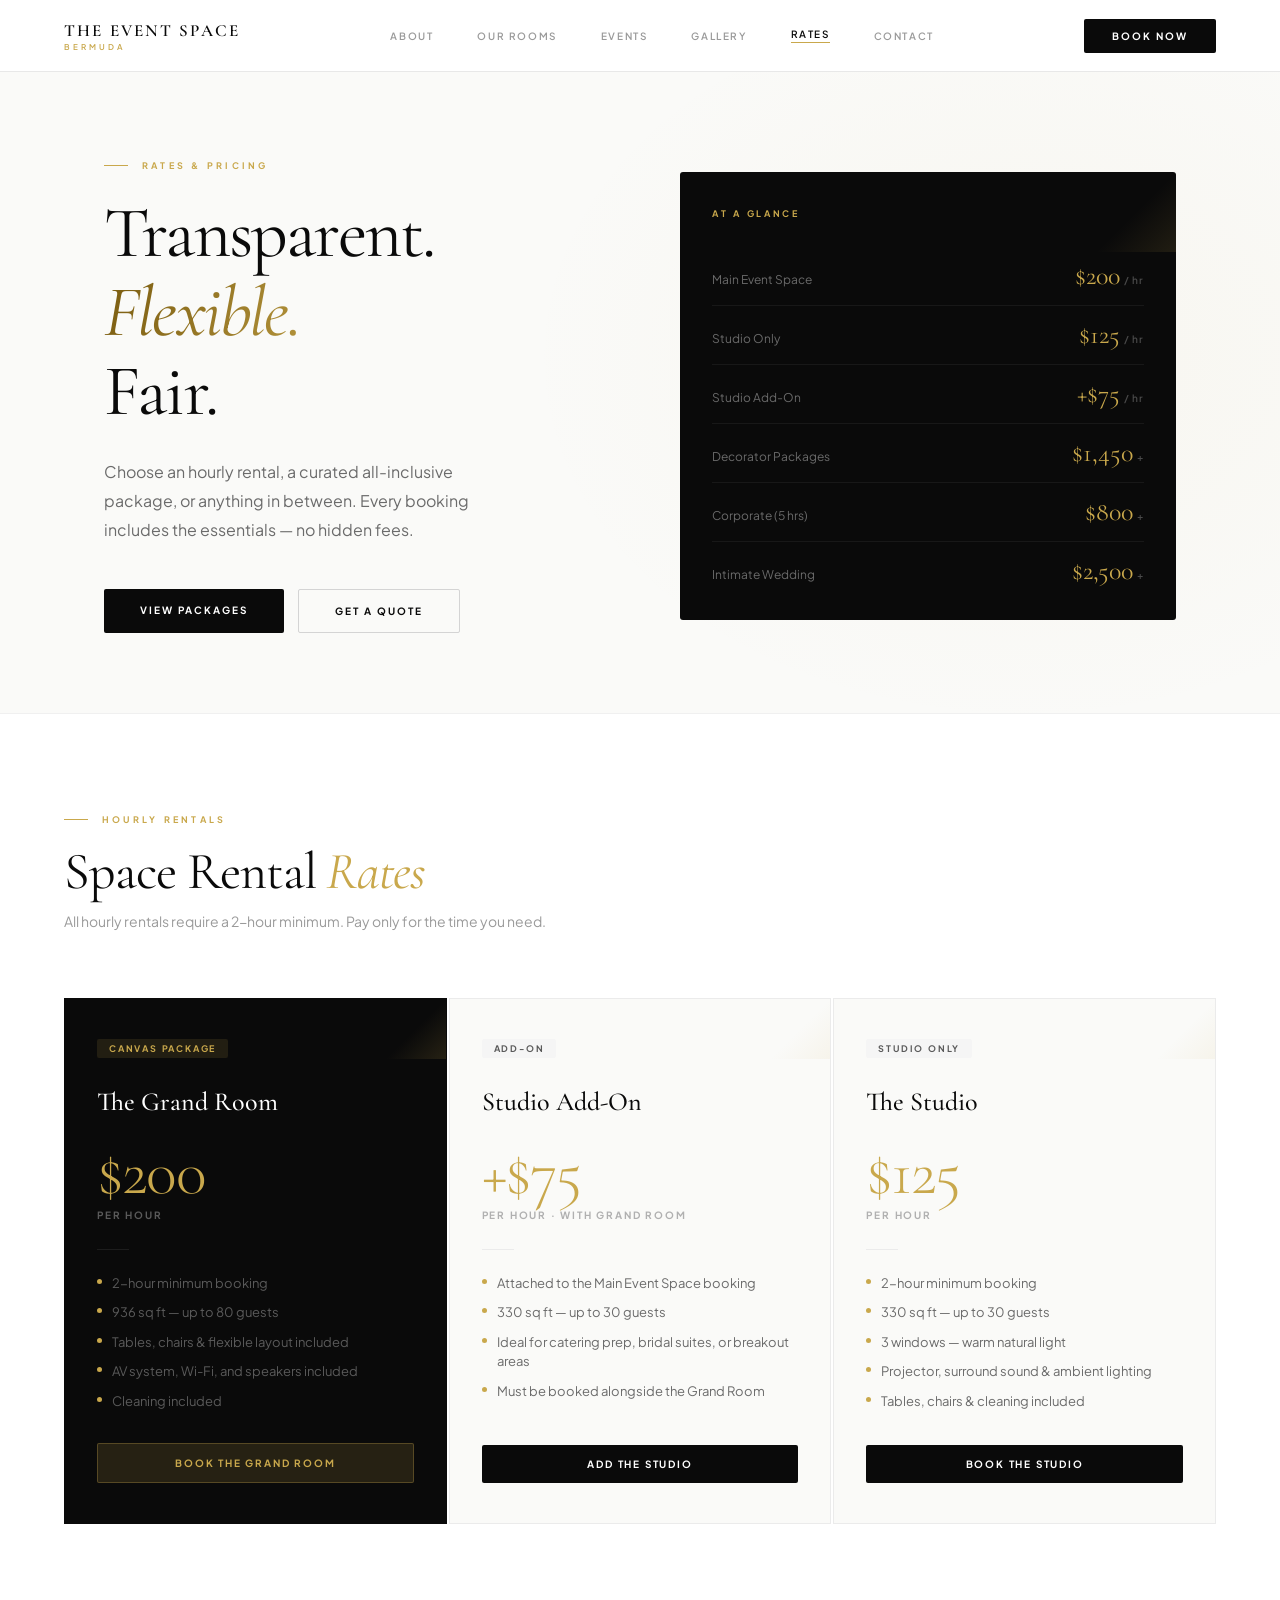
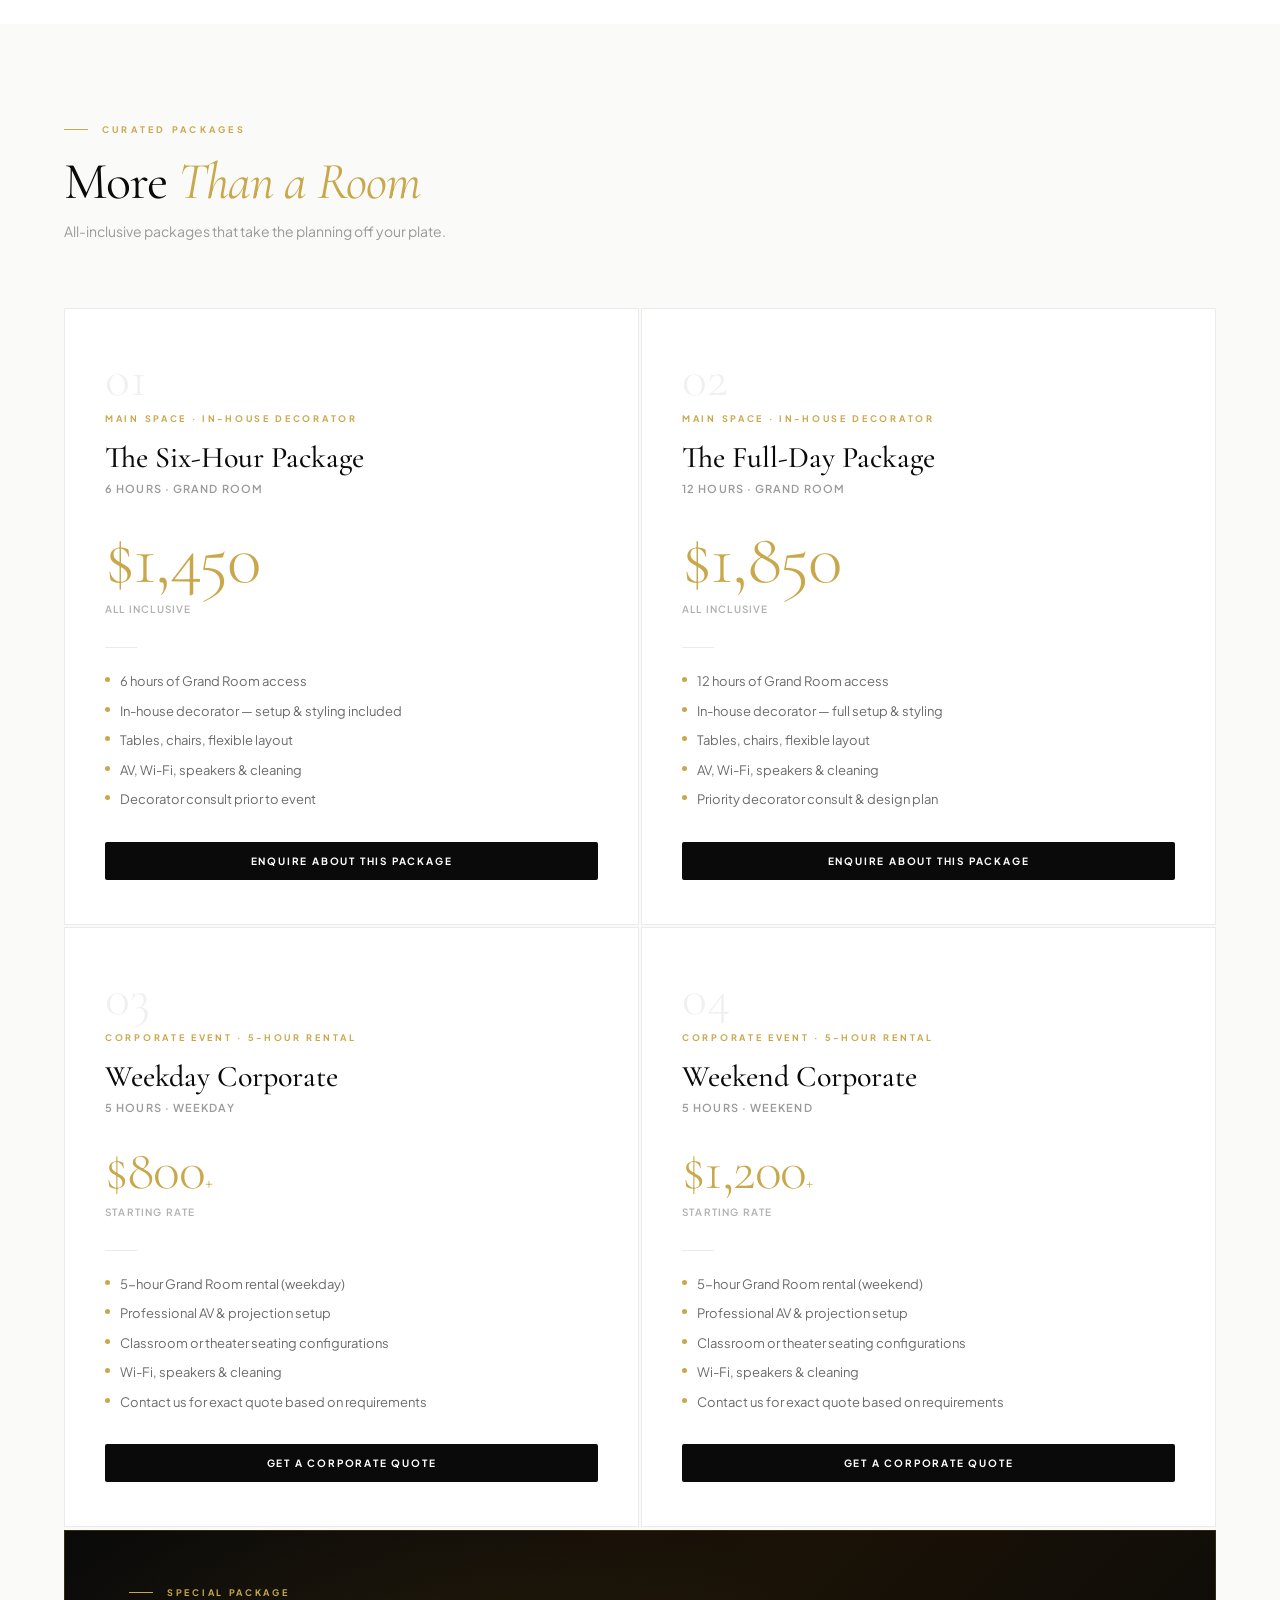
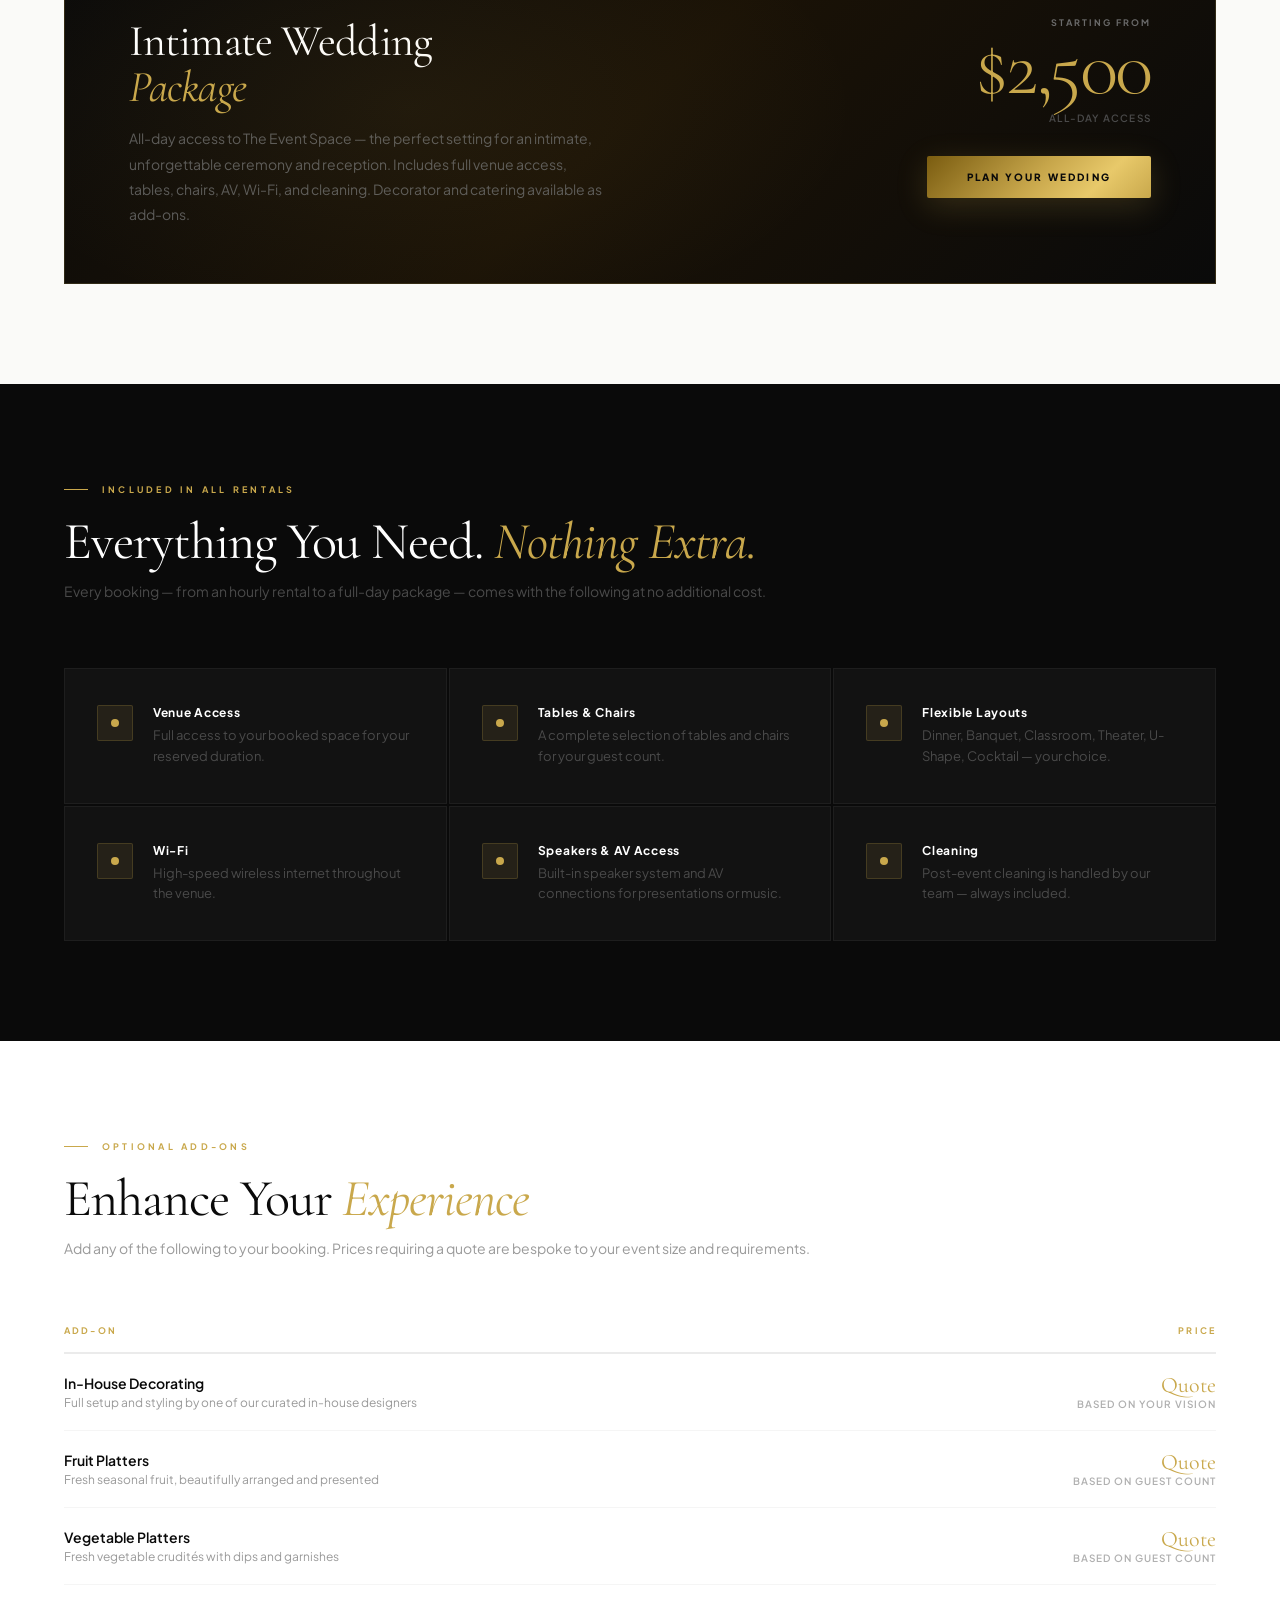
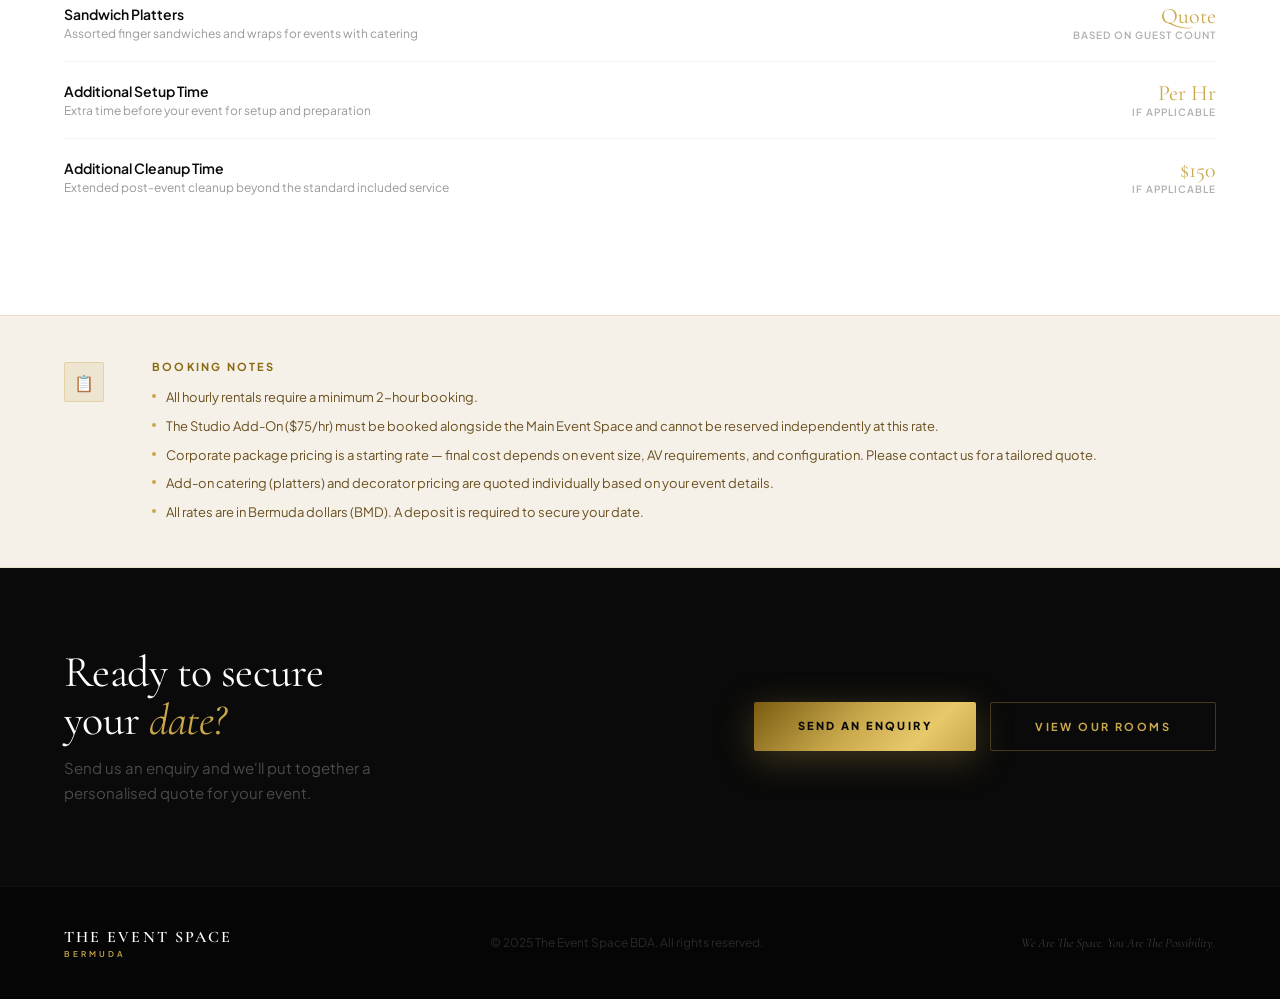
==== rates/index.html @ 2813c71e "Add rates/pricing page with full package guide - rates/index.html: complete pricing page at /rates/ " ====
<!DOCTYPE html>
<html lang="en">
<head>
  <meta charset="utf-8">
  <meta name="viewport" content="width=device-width, initial-scale=1">
  <title>Rates & Pricing — The Event Space Bermuda</title>
  <link rel="preconnect" href="https://fonts.googleapis.com">
  <link rel="preconnect" href="https://fonts.gstatic.com" crossorigin>
  <link href="https://fonts.googleapis.com/css2?family=Cormorant+Garamond:ital,wght@0,300;0,400;0,500;0,600;0,700;1,300;1,400;1,500;1,600&family=Plus+Jakarta+Sans:wght@300;400;500;600;700;800&display=swap" rel="stylesheet">
  <link rel="stylesheet" href="../css/styles.css">
  <style>
    /* ── Hero ── */
    .rates-hero { padding-top: 72px; background: #FAFAF8; border-bottom: 1px solid #F0F0F0; position: relative; overflow: hidden; }
    .rates-hero__glow { position: absolute; inset: 0; background: radial-gradient(ellipse 60% 80% at 80% 50%, rgba(201,168,76,0.05) 0%, transparent 65%); pointer-events: none; }
    .rates-hero__inner { max-width: 1200px; margin: 0 auto; padding: 88px 64px 80px; display: grid; grid-template-columns: 1fr 1fr; gap: 80px; align-items: center; }
    .rates-hero__eyebrow { display: flex; align-items: center; gap: 14px; margin-bottom: 28px; }
    .rates-hero__eyebrow-line { width: 24px; height: 1px; background: #C9A84C; }
    .rates-hero__eyebrow-text { font-size: 9px; font-weight: 700; letter-spacing: 0.36em; text-transform: uppercase; color: #C9A84C; }
    .rates-hero__h1 { font-family: 'Cormorant Garamond', serif; font-size: 72px; font-weight: 400; line-height: 0.96; letter-spacing: -0.025em; color: #0A0A0A; margin-bottom: 10px; }
    .rates-hero__h1--shimmer { font-style: italic; background: linear-gradient(110deg, #7a5c10 0%, #C9A84C 25%, #F0D060 50%, #C9A84C 75%, #7a5c10 100%); background-size: 250% auto; -webkit-background-clip: text; -webkit-text-fill-color: transparent; background-clip: text; animation: shimmerGold 5s linear infinite; }
    .rates-hero__body { font-size: 16px; line-height: 1.8; color: #6B6B6B; margin-top: 32px; margin-bottom: 44px; max-width: 420px; }
    .rates-hero__ctas { display: flex; gap: 14px; flex-wrap: wrap; }
    .btn--rates-primary { padding: 15px 36px; background: #0A0A0A; color: #FFFFFF; font-size: 10px; font-weight: 700; letter-spacing: 0.2em; text-transform: uppercase; border-radius: 2px; transition: background 0.2s, color 0.2s; display: inline-block; }
    .btn--rates-primary:hover { background: #C9A84C; color: #0A0A0A; }
    .btn--rates-ghost { padding: 15px 36px; border: 1px solid #D4D4D4; color: #0A0A0A; font-size: 10px; font-weight: 700; letter-spacing: 0.2em; text-transform: uppercase; border-radius: 2px; transition: border-color 0.2s; display: inline-block; }
    .btn--rates-ghost:hover { border-color: #0A0A0A; }

    /* Quick reference card */
    .rates-hero__ref { background: #0A0A0A; border-radius: 3px; padding: 36px 32px; position: relative; overflow: hidden; }
    .rates-hero__ref-corner { position: absolute; top: 0; right: 0; width: 80px; height: 80px; background: linear-gradient(135deg, transparent 50%, rgba(201,168,76,0.12) 100%); }
    .rates-hero__ref-title { font-size: 9px; font-weight: 700; letter-spacing: 0.3em; text-transform: uppercase; color: #C9A84C; margin-bottom: 28px; }
    .ref-row { display: flex; align-items: baseline; justify-content: space-between; padding: 16px 0; border-bottom: 1px solid rgba(255,255,255,0.06); gap: 16px; }
    .ref-row:last-child { border-bottom: none; padding-bottom: 0; }
    .ref-row__label { font-size: 12px; color: #6A6A6A; flex: 1; }
    .ref-row__price { font-family: 'Cormorant Garamond', serif; font-size: 26px; font-weight: 400; color: #C9A84C; line-height: 1; white-space: nowrap; }
    .ref-row__price span { font-family: 'Plus Jakarta Sans', sans-serif; font-size: 10px; font-weight: 600; color: #4A4A4A; letter-spacing: 0.08em; margin-left: 4px; }

    /* ── Section shell ── */
    .rates-section { padding: 100px 64px; }
    .rates-section--white { background: #FFFFFF; }
    .rates-section--warm  { background: #FAFAF8; }
    .rates-section--dark  { background: #0A0A0A; }
    .rates-section__inner { max-width: 1200px; margin: 0 auto; }
    .rates-section__header { margin-bottom: 64px; }
    .rates-eyebrow { display: flex; align-items: center; gap: 14px; margin-bottom: 20px; }
    .rates-eyebrow__line { width: 24px; height: 1px; background: #C9A84C; }
    .rates-eyebrow__text { font-size: 9px; font-weight: 700; letter-spacing: 0.36em; text-transform: uppercase; color: #C9A84C; }
    .rates-h2 { font-family: 'Cormorant Garamond', serif; font-size: 52px; font-weight: 400; line-height: 1.02; letter-spacing: -0.02em; color: #0A0A0A; }
    .rates-h2--light { color: #FFFFFF; }
    .rates-h2 em { font-style: italic; color: #C9A84C; }
    .rates-section__note { font-size: 14px; color: #9A9A9A; margin-top: 12px; line-height: 1.7; }
    .rates-section__note--light { color: #4A4A4A; }

    /* ── Hourly pricing cards ── */
    .hourly-grid { display: grid; grid-template-columns: repeat(3, 1fr); gap: 2px; }
    .price-card { background: #FAFAF8; border: 1px solid #EBEBEB; padding: 40px 32px; position: relative; overflow: hidden; display: flex; flex-direction: column; transition: border-color 0.3s, box-shadow 0.3s; }
    .price-card:hover { border-color: #C9A84C; box-shadow: 0 8px 40px rgba(201,168,76,0.08); }
    .price-card--dark { background: #0A0A0A; border-color: transparent; }
    .price-card--dark:hover { border-color: rgba(201,168,76,0.4); box-shadow: 0 8px 40px rgba(0,0,0,0.3); }
    .price-card__corner { position: absolute; top: 0; right: 0; width: 60px; height: 60px; background: linear-gradient(135deg, transparent 50%, rgba(201,168,76,0.08) 100%); }
    .price-card--dark .price-card__corner { background: linear-gradient(135deg, transparent 50%, rgba(201,168,76,0.15) 100%); }
    .price-card__badge { display: inline-block; padding: 4px 12px; background: #F5F5F5; border-radius: 2px; font-size: 9px; font-weight: 700; letter-spacing: 0.2em; text-transform: uppercase; color: #5A5A5A; margin-bottom: 28px; align-self: flex-start; }
    .price-card--dark .price-card__badge { background: rgba(201,168,76,0.12); color: #C9A84C; }
    .price-card__name { font-family: 'Cormorant Garamond', serif; font-size: 26px; font-weight: 500; color: #0A0A0A; margin-bottom: 24px; line-height: 1.2; }
    .price-card--dark .price-card__name { color: #FFFFFF; }
    .price-card__rate { font-family: 'Cormorant Garamond', serif; font-size: 64px; font-weight: 300; color: #C9A84C; line-height: 1; margin-bottom: 4px; letter-spacing: -0.02em; }
    .price-card__unit { font-size: 10px; font-weight: 700; letter-spacing: 0.18em; text-transform: uppercase; color: #B0B0B0; margin-bottom: 28px; }
    .price-card--dark .price-card__unit { color: #5A5A5A; }
    .price-card__divider { width: 32px; height: 1px; background: #EBEBEB; margin-bottom: 24px; }
    .price-card--dark .price-card__divider { background: rgba(255,255,255,0.08); }
    .price-card__details { display: flex; flex-direction: column; gap: 10px; flex: 1; }
    .price-card__detail { display: flex; align-items: flex-start; gap: 10px; font-size: 13px; color: #6B6B6B; line-height: 1.5; }
    .price-card--dark .price-card__detail { color: #5A5A5A; }
    .price-card__dot { width: 5px; height: 5px; background: #C9A84C; border-radius: 50%; flex-shrink: 0; margin-top: 5px; }
    .price-card__cta { margin-top: 32px; display: block; text-align: center; padding: 13px; background: #0A0A0A; color: #FFFFFF; font-size: 10px; font-weight: 700; letter-spacing: 0.18em; text-transform: uppercase; border-radius: 2px; transition: background 0.2s, color 0.2s; }
    .price-card__cta:hover { background: #C9A84C; color: #0A0A0A; }
    .price-card--dark .price-card__cta { background: rgba(201,168,76,0.15); border: 1px solid rgba(201,168,76,0.3); color: #C9A84C; }
    .price-card--dark .price-card__cta:hover { background: #C9A84C; color: #0A0A0A; border-color: #C9A84C; }

    /* ── Package cards (2-column) ── */
    .packages-grid { display: grid; grid-template-columns: 1fr 1fr; gap: 2px; }
    .package-card { background: #FFFFFF; border: 1px solid #EBEBEB; padding: 44px 40px; position: relative; overflow: hidden; display: flex; flex-direction: column; transition: border-color 0.3s, box-shadow 0.3s; }
    .package-card:hover { border-color: #C9A84C; box-shadow: 0 8px 40px rgba(201,168,76,0.08); }
    .package-card__num { font-family: 'Cormorant Garamond', serif; font-size: 52px; font-weight: 300; color: #F0F0F0; line-height: 1; margin-bottom: 8px; }
    .package-card__label { font-size: 9px; font-weight: 700; letter-spacing: 0.3em; text-transform: uppercase; color: #C9A84C; margin-bottom: 16px; }
    .package-card__name { font-family: 'Cormorant Garamond', serif; font-size: 30px; font-weight: 500; color: #0A0A0A; line-height: 1.2; margin-bottom: 6px; }
    .package-card__duration { font-size: 11px; color: #9A9A9A; font-weight: 600; letter-spacing: 0.1em; text-transform: uppercase; margin-bottom: 28px; }
    .package-card__price { font-family: 'Cormorant Garamond', serif; font-size: 72px; font-weight: 300; color: #C9A84C; line-height: 1; letter-spacing: -0.02em; margin-bottom: 8px; }
    .package-card__price-note { font-size: 10px; font-weight: 600; letter-spacing: 0.12em; text-transform: uppercase; color: #B0B0B0; margin-bottom: 32px; }
    .package-card__divider { width: 32px; height: 1px; background: #EBEBEB; margin-bottom: 24px; }
    .package-card__includes { display: flex; flex-direction: column; gap: 10px; flex: 1; margin-bottom: 32px; }
    .package-card__include { display: flex; align-items: flex-start; gap: 10px; font-size: 13px; color: #6B6B6B; line-height: 1.5; }
    .package-card__dot { width: 5px; height: 5px; background: #C9A84C; border-radius: 50%; flex-shrink: 0; margin-top: 5px; }
    .package-card__cta { display: block; text-align: center; padding: 13px; background: #0A0A0A; color: #FFFFFF; font-size: 10px; font-weight: 700; letter-spacing: 0.18em; text-transform: uppercase; border-radius: 2px; transition: background 0.2s, color 0.2s; margin-top: auto; }
    .package-card__cta:hover { background: #C9A84C; color: #0A0A0A; }

    /* Wedding banner card */
    .wedding-card { background: linear-gradient(135deg, #0a0a0a 0%, #1a1206 50%, #0a0a0a 100%); border: 1px solid rgba(201,168,76,0.2); padding: 56px 64px; position: relative; overflow: hidden; display: grid; grid-template-columns: 1fr auto; gap: 64px; align-items: center; margin-top: 3px; }
    .wedding-card__glow { position: absolute; inset: 0; background: radial-gradient(ellipse 60% 100% at 30% 50%, rgba(201,168,76,0.07) 0%, transparent 65%); pointer-events: none; }
    .wedding-card__eyebrow { display: flex; align-items: center; gap: 14px; margin-bottom: 20px; }
    .wedding-card__tag { font-size: 9px; font-weight: 700; letter-spacing: 0.3em; text-transform: uppercase; color: #C9A84C; }
    .wedding-card__name { font-family: 'Cormorant Garamond', serif; font-size: 44px; font-weight: 400; color: #FFFFFF; line-height: 1.05; letter-spacing: -0.02em; margin-bottom: 16px; }
    .wedding-card__name em { font-style: italic; color: #C9A84C; }
    .wedding-card__desc { font-size: 14px; color: #5A5A5A; line-height: 1.8; max-width: 480px; }
    .wedding-card__price-col { text-align: right; flex-shrink: 0; }
    .wedding-card__from { font-size: 9px; font-weight: 700; letter-spacing: 0.22em; text-transform: uppercase; color: #6A6A6A; margin-bottom: 4px; }
    .wedding-card__price { font-family: 'Cormorant Garamond', serif; font-size: 80px; font-weight: 300; color: #C9A84C; line-height: 0.9; letter-spacing: -0.03em; }
    .wedding-card__price-note { font-size: 10px; font-weight: 600; letter-spacing: 0.12em; text-transform: uppercase; color: #4A4A4A; margin-top: 8px; margin-bottom: 32px; }
    .wedding-card__cta { display: inline-block; padding: 15px 40px; background: linear-gradient(135deg, #7a5c10 0%, #C9A84C 50%, #E8C96A 75%, #C9A84C 100%); color: #0A0A0A; font-size: 10px; font-weight: 800; letter-spacing: 0.22em; text-transform: uppercase; border-radius: 2px; box-shadow: 0 8px 32px rgba(201,168,76,0.2); transition: opacity 0.2s; }
    .wedding-card__cta:hover { opacity: 0.85; }

    /* ── What's Included ── */
    .included-grid { display: grid; grid-template-columns: repeat(3, 1fr); gap: 2px; }
    .included-item { padding: 36px 32px; background: rgba(255,255,255,0.03); border: 1px solid rgba(255,255,255,0.05); display: flex; align-items: flex-start; gap: 20px; transition: background 0.25s; }
    .included-item:hover { background: rgba(201,168,76,0.04); }
    .included-item__icon { width: 36px; height: 36px; background: rgba(201,168,76,0.1); border: 1px solid rgba(201,168,76,0.2); border-radius: 2px; flex-shrink: 0; display: flex; align-items: center; justify-content: center; }
    .included-item__dot { width: 8px; height: 8px; background: #C9A84C; border-radius: 50%; }
    .included-item__title { font-size: 12px; font-weight: 700; color: #FFFFFF; letter-spacing: 0.06em; margin-bottom: 5px; }
    .included-item__desc { font-size: 13px; color: #4A4A4A; line-height: 1.6; }

    /* ── Add-Ons ── */
    .addons-table { width: 100%; border-collapse: collapse; }
    .addons-table thead tr { border-bottom: 2px solid #EBEBEB; }
    .addons-table thead th { font-size: 9px; font-weight: 700; letter-spacing: 0.24em; text-transform: uppercase; color: #C9A84C; padding: 0 0 16px; text-align: left; }
    .addons-table thead th:last-child { text-align: right; }
    .addons-table tbody tr { border-bottom: 1px solid #F5F5F5; transition: background 0.15s; }
    .addons-table tbody tr:last-child { border-bottom: none; }
    .addons-table tbody tr:hover { background: #FAFAF8; }
    .addons-table tbody td { padding: 20px 0; vertical-align: middle; }
    .addons-table__name { font-size: 14px; font-weight: 600; color: #0A0A0A; }
    .addons-table__desc { font-size: 12px; color: #9A9A9A; margin-top: 3px; }
    .addons-table__price { text-align: right; }
    .addons-table__price-val { font-family: 'Cormorant Garamond', serif; font-size: 22px; font-weight: 400; color: #C9A84C; line-height: 1; }
    .addons-table__price-note { font-size: 10px; color: #B0B0B0; font-weight: 600; letter-spacing: 0.1em; text-transform: uppercase; margin-top: 2px; }

    /* ── Notes banner ── */
    .notes-band { background: #F5F0E8; border-top: 1px solid #EAE0CC; border-bottom: 1px solid #EAE0CC; padding: 44px 64px; }
    .notes-band__inner { max-width: 1200px; margin: 0 auto; display: grid; grid-template-columns: auto 1fr; gap: 48px; align-items: start; }
    .notes-band__icon { width: 40px; height: 40px; background: rgba(201,168,76,0.15); border: 1px solid rgba(201,168,76,0.3); border-radius: 2px; display: flex; align-items: center; justify-content: center; font-size: 16px; flex-shrink: 0; margin-top: 2px; }
    .notes-band__title { font-size: 11px; font-weight: 700; letter-spacing: 0.2em; text-transform: uppercase; color: #8A6A10; margin-bottom: 14px; }
    .notes-band__list { display: flex; flex-direction: column; gap: 8px; }
    .notes-band__note { font-size: 13px; color: #6A5020; line-height: 1.6; display: flex; align-items: flex-start; gap: 10px; }
    .notes-band__note::before { content: ''; width: 4px; height: 4px; background: #C9A84C; border-radius: 50%; flex-shrink: 0; margin-top: 7px; }

    /* ── CTA Band ── */
    .cta-band { background: #0A0A0A; padding: 80px 64px; }
    .cta-band__inner { max-width: 1200px; margin: 0 auto; display: flex; align-items: center; justify-content: space-between; gap: 48px; flex-wrap: wrap; }
    .cta-band__h2 { font-family: 'Cormorant Garamond', serif; font-size: 44px; font-weight: 400; color: #FFFFFF; line-height: 1.1; letter-spacing: -0.015em; margin-bottom: 10px; }
    .cta-band__h2 em { font-style: italic; color: #C9A84C; }
    .cta-band__sub { font-size: 15px; color: #4A4A4A; line-height: 1.7; max-width: 400px; }
    .cta-band__btns { display: flex; gap: 14px; flex-shrink: 0; flex-wrap: wrap; }
    .btn--cta-gold { padding: 17px 44px; background: linear-gradient(135deg, #7a5c10 0%, #C9A84C 45%, #E8C96A 75%, #C9A84C 100%); color: #0A0A0A; font-size: 11px; font-weight: 800; letter-spacing: 0.22em; text-transform: uppercase; border-radius: 2px; box-shadow: 0 8px 36px rgba(201,168,76,0.28); transition: opacity 0.2s; display: inline-block; }
    .btn--cta-gold:hover { opacity: 0.85; }
    .btn--cta-outline { padding: 17px 44px; border: 1px solid rgba(201,168,76,0.3); color: #C9A84C; font-size: 11px; font-weight: 700; letter-spacing: 0.22em; text-transform: uppercase; border-radius: 2px; transition: border-color 0.2s; display: inline-block; }
    .btn--cta-outline:hover { border-color: #C9A84C; }

    /* ── Footer ── */
    .rates-footer { background: #050505; border-top: 1px solid rgba(255,255,255,0.04); padding: 40px 64px; }
    .rates-footer__inner { max-width: 1200px; margin: 0 auto; display: flex; align-items: center; justify-content: space-between; flex-wrap: wrap; gap: 16px; }
    .rates-footer__brand-name { font-family: 'Cormorant Garamond', serif; font-size: 16px; font-weight: 600; color: #FFFFFF; letter-spacing: 0.13em; text-transform: uppercase; margin-bottom: 2px; }
    .rates-footer__brand-sub { font-size: 8px; font-weight: 600; color: #C9A84C; letter-spacing: 0.38em; text-transform: uppercase; }
    .rates-footer__copy { font-size: 12px; color: #2A2A2A; }
    .rates-footer__motto { font-size: 13px; font-style: italic; font-family: 'Cormorant Garamond', serif; color: #3A3A3A; }

    /* ── Responsive ── */
    @media (max-width: 900px) {
      .rates-hero__inner { grid-template-columns: 1fr; padding: 64px 28px 56px; gap: 40px; }
      .rates-hero__h1 { font-size: 52px; }
      .hourly-grid { grid-template-columns: 1fr; }
      .packages-grid { grid-template-columns: 1fr; }
      .included-grid { grid-template-columns: 1fr 1fr; }
      .wedding-card { grid-template-columns: 1fr; padding: 40px 28px; gap: 32px; }
      .wedding-card__price-col { text-align: left; }
      .rates-section { padding: 72px 28px; }
      .notes-band { padding: 36px 28px; }
      .notes-band__inner { grid-template-columns: 1fr; gap: 20px; }
      .cta-band { padding: 64px 28px; }
      .rates-footer { padding: 32px 28px; }
    }
    @media (max-width: 540px) {
      .rates-hero__h1 { font-size: 38px; }
      .included-grid { grid-template-columns: 1fr; }
      .wedding-card__price { font-size: 60px; }
      .package-card__price { font-size: 56px; }
      .rates-section { padding: 56px 20px; }
      .cta-band__btns { flex-direction: column; }
    }
  </style>
</head>
<body>

  <!-- ── NAV ── -->
  <nav class="nav">
    <a href="../index.html" class="nav__brand">
      <span class="nav__brand-name">The Event Space</span>
      <span class="nav__brand-sub">Bermuda</span>
    </a>
    <div class="nav__links">
      <a href="../index.html#about">About</a>
      <a href="../rooms/">Our Rooms</a>
      <a href="../index.html#occasions">Events</a>
      <a href="../index.html#gallery">Gallery</a>
      <a href="./index.html" class="nav__link--active">Rates</a>
      <a href="../index.html#contact">Contact</a>
    </div>
    <a class="nav__book" href="../index.html#contact">Book Now</a>
    <button class="nav__hamburger" aria-label="Open menu">
      <span></span><span></span><span></span>
    </button>
  </nav>

  <!-- Mobile Menu -->
  <div class="mobile-menu">
    <a href="../index.html#about">About</a>
    <a href="../rooms/">Our Rooms</a>
    <a href="../index.html#occasions">Events</a>
    <a href="../index.html#gallery">Gallery</a>
    <a href="./index.html">Rates</a>
    <a href="../index.html#contact">Contact</a>
    <a href="../index.html#contact" class="mobile-menu__book">Book Now</a>
  </div>

  <!-- ── HERO ── -->
  <section class="rates-hero">
    <div class="rates-hero__glow"></div>
    <div class="rates-hero__inner">
      <div>
        <div class="rates-hero__eyebrow">
          <div class="rates-hero__eyebrow-line"></div>
          <span class="rates-hero__eyebrow-text">Rates &amp; Pricing</span>
        </div>
        <h1 class="rates-hero__h1">Transparent.</h1>
        <h1 class="rates-hero__h1 rates-hero__h1--shimmer">Flexible.</h1>
        <h1 class="rates-hero__h1">Fair.</h1>
        <p class="rates-hero__body">Choose an hourly rental, a curated all-inclusive package, or anything in between. Every booking includes the essentials — no hidden fees.</p>
        <div class="rates-hero__ctas">
          <a href="#packages" class="btn--rates-primary">View Packages</a>
          <a href="../index.html#contact" class="btn--rates-ghost">Get a Quote</a>
        </div>
      </div>

      <!-- Quick-reference card -->
      <div class="rates-hero__ref">
        <div class="rates-hero__ref-corner"></div>
        <div class="rates-hero__ref-title">At a Glance</div>
        <div class="ref-row">
          <div class="ref-row__label">Main Event Space</div>
          <div class="ref-row__price">$200<span>/ hr</span></div>
        </div>
        <div class="ref-row">
          <div class="ref-row__label">Studio Only</div>
          <div class="ref-row__price">$125<span>/ hr</span></div>
        </div>
        <div class="ref-row">
          <div class="ref-row__label">Studio Add-On</div>
          <div class="ref-row__price">+$75<span>/ hr</span></div>
        </div>
        <div class="ref-row">
          <div class="ref-row__label">Decorator Packages</div>
          <div class="ref-row__price">$1,450<span>+</span></div>
        </div>
        <div class="ref-row">
          <div class="ref-row__label">Corporate (5 hrs)</div>
          <div class="ref-row__price">$800<span>+</span></div>
        </div>
        <div class="ref-row">
          <div class="ref-row__label">Intimate Wedding</div>
          <div class="ref-row__price">$2,500<span>+</span></div>
        </div>
      </div>
    </div>
  </section>

  <!-- ── HOURLY RENTALS ── -->
  <section class="rates-section rates-section--white">
    <div class="rates-section__inner">
      <div class="rates-section__header">
        <div class="rates-eyebrow">
          <div class="rates-eyebrow__line"></div>
          <span class="rates-eyebrow__text">Hourly Rentals</span>
        </div>
        <h2 class="rates-h2">Space Rental <em>Rates</em></h2>
        <p class="rates-section__note">All hourly rentals require a 2-hour minimum. Pay only for the time you need.</p>
      </div>

      <div class="hourly-grid">

        <!-- Main Event Space -->
        <div class="price-card price-card--dark">
          <div class="price-card__corner"></div>
          <div class="price-card__badge">Canvas Package</div>
          <div class="price-card__name">The Grand Room</div>
          <div class="price-card__rate">$200</div>
          <div class="price-card__unit">per hour</div>
          <div class="price-card__divider"></div>
          <div class="price-card__details">
            <div class="price-card__detail"><div class="price-card__dot"></div>2-hour minimum booking</div>
            <div class="price-card__detail"><div class="price-card__dot"></div>936 sq ft — up to 80 guests</div>
            <div class="price-card__detail"><div class="price-card__dot"></div>Tables, chairs &amp; flexible layout included</div>
            <div class="price-card__detail"><div class="price-card__dot"></div>AV system, Wi-Fi, and speakers included</div>
            <div class="price-card__detail"><div class="price-card__dot"></div>Cleaning included</div>
          </div>
          <a href="../index.html#contact" class="price-card__cta">Book the Grand Room</a>
        </div>

        <!-- Studio Add-On -->
        <div class="price-card">
          <div class="price-card__corner"></div>
          <div class="price-card__badge">Add-On</div>
          <div class="price-card__name">Studio Add-On</div>
          <div class="price-card__rate">+$75</div>
          <div class="price-card__unit">per hour · with Grand Room</div>
          <div class="price-card__divider"></div>
          <div class="price-card__details">
            <div class="price-card__detail"><div class="price-card__dot"></div>Attached to the Main Event Space booking</div>
            <div class="price-card__detail"><div class="price-card__dot"></div>330 sq ft — up to 30 guests</div>
            <div class="price-card__detail"><div class="price-card__dot"></div>Ideal for catering prep, bridal suites, or breakout areas</div>
            <div class="price-card__detail"><div class="price-card__dot"></div>Must be booked alongside the Grand Room</div>
          </div>
          <a href="../index.html#contact" class="price-card__cta">Add the Studio</a>
        </div>

        <!-- Studio Only -->
        <div class="price-card">
          <div class="price-card__corner"></div>
          <div class="price-card__badge">Studio Only</div>
          <div class="price-card__name">The Studio</div>
          <div class="price-card__rate">$125</div>
          <div class="price-card__unit">per hour</div>
          <div class="price-card__divider"></div>
          <div class="price-card__details">
            <div class="price-card__detail"><div class="price-card__dot"></div>2-hour minimum booking</div>
            <div class="price-card__detail"><div class="price-card__dot"></div>330 sq ft — up to 30 guests</div>
            <div class="price-card__detail"><div class="price-card__dot"></div>3 windows — warm natural light</div>
            <div class="price-card__detail"><div class="price-card__dot"></div>Projector, surround sound &amp; ambient lighting</div>
            <div class="price-card__detail"><div class="price-card__dot"></div>Tables, chairs &amp; cleaning included</div>
          </div>
          <a href="../index.html#contact" class="price-card__cta">Book the Studio</a>
        </div>

      </div>
    </div>
  </section>

  <!-- ── DECORATOR & CORPORATE PACKAGES ── -->
  <section id="packages" class="rates-section rates-section--warm">
    <div class="rates-section__inner">
      <div class="rates-section__header">
        <div class="rates-eyebrow">
          <div class="rates-eyebrow__line"></div>
          <span class="rates-eyebrow__text">Curated Packages</span>
        </div>
        <h2 class="rates-h2">More <em>Than a Room</em></h2>
        <p class="rates-section__note">All-inclusive packages that take the planning off your plate.</p>
      </div>

      <div class="packages-grid">

        <!-- Decorator 6hr -->
        <div class="package-card">
          <div class="package-card__num">01</div>
          <div class="package-card__label">Main Space · In-House Decorator</div>
          <div class="package-card__name">The Six-Hour Package</div>
          <div class="package-card__duration">6 hours · Grand Room</div>
          <div class="package-card__price">$1,450</div>
          <div class="package-card__price-note">All inclusive</div>
          <div class="package-card__divider"></div>
          <div class="package-card__includes">
            <div class="package-card__include"><div class="package-card__dot"></div>6 hours of Grand Room access</div>
            <div class="package-card__include"><div class="package-card__dot"></div>In-house decorator — setup &amp; styling included</div>
            <div class="package-card__include"><div class="package-card__dot"></div>Tables, chairs, flexible layout</div>
            <div class="package-card__include"><div class="package-card__dot"></div>AV, Wi-Fi, speakers &amp; cleaning</div>
            <div class="package-card__include"><div class="package-card__dot"></div>Decorator consult prior to event</div>
          </div>
          <a href="../index.html#contact" class="package-card__cta">Enquire About This Package</a>
        </div>

        <!-- Decorator 12hr -->
        <div class="package-card">
          <div class="package-card__num">02</div>
          <div class="package-card__label">Main Space · In-House Decorator</div>
          <div class="package-card__name">The Full-Day Package</div>
          <div class="package-card__duration">12 hours · Grand Room</div>
          <div class="package-card__price">$1,850</div>
          <div class="package-card__price-note">All inclusive</div>
          <div class="package-card__divider"></div>
          <div class="package-card__includes">
            <div class="package-card__include"><div class="package-card__dot"></div>12 hours of Grand Room access</div>
            <div class="package-card__include"><div class="package-card__dot"></div>In-house decorator — full setup &amp; styling</div>
            <div class="package-card__include"><div class="package-card__dot"></div>Tables, chairs, flexible layout</div>
            <div class="package-card__include"><div class="package-card__dot"></div>AV, Wi-Fi, speakers &amp; cleaning</div>
            <div class="package-card__include"><div class="package-card__dot"></div>Priority decorator consult &amp; design plan</div>
          </div>
          <a href="../index.html#contact" class="package-card__cta">Enquire About This Package</a>
        </div>

        <!-- Corporate Weekday -->
        <div class="package-card">
          <div class="package-card__num">03</div>
          <div class="package-card__label">Corporate Event · 5-Hour Rental</div>
          <div class="package-card__name">Weekday Corporate</div>
          <div class="package-card__duration">5 hours · Weekday</div>
          <div class="package-card__price" style="font-size:56px;">$800<span style="font-size:20px;color:#C9A84C;">+</span></div>
          <div class="package-card__price-note">Starting rate</div>
          <div class="package-card__divider"></div>
          <div class="package-card__includes">
            <div class="package-card__include"><div class="package-card__dot"></div>5-hour Grand Room rental (weekday)</div>
            <div class="package-card__include"><div class="package-card__dot"></div>Professional AV &amp; projection setup</div>
            <div class="package-card__include"><div class="package-card__dot"></div>Classroom or theater seating configurations</div>
            <div class="package-card__include"><div class="package-card__dot"></div>Wi-Fi, speakers &amp; cleaning</div>
            <div class="package-card__include"><div class="package-card__dot"></div>Contact us for exact quote based on requirements</div>
          </div>
          <a href="../index.html#contact" class="package-card__cta">Get a Corporate Quote</a>
        </div>

        <!-- Corporate Weekend -->
        <div class="package-card">
          <div class="package-card__num">04</div>
          <div class="package-card__label">Corporate Event · 5-Hour Rental</div>
          <div class="package-card__name">Weekend Corporate</div>
          <div class="package-card__duration">5 hours · Weekend</div>
          <div class="package-card__price" style="font-size:56px;">$1,200<span style="font-size:18px;color:#C9A84C;">+</span></div>
          <div class="package-card__price-note">Starting rate</div>
          <div class="package-card__divider"></div>
          <div class="package-card__includes">
            <div class="package-card__include"><div class="package-card__dot"></div>5-hour Grand Room rental (weekend)</div>
            <div class="package-card__include"><div class="package-card__dot"></div>Professional AV &amp; projection setup</div>
            <div class="package-card__include"><div class="package-card__dot"></div>Classroom or theater seating configurations</div>
            <div class="package-card__include"><div class="package-card__dot"></div>Wi-Fi, speakers &amp; cleaning</div>
            <div class="package-card__include"><div class="package-card__dot"></div>Contact us for exact quote based on requirements</div>
          </div>
          <a href="../index.html#contact" class="package-card__cta">Get a Corporate Quote</a>
        </div>

      </div>

      <!-- Intimate Wedding banner -->
      <div class="wedding-card">
        <div class="wedding-card__glow"></div>
        <div>
          <div class="wedding-card__eyebrow">
            <div class="rates-hero__eyebrow-line"></div>
            <span class="wedding-card__tag">Special Package</span>
          </div>
          <div class="wedding-card__name">Intimate Wedding<br><em>Package</em></div>
          <p class="wedding-card__desc">All-day access to The Event Space — the perfect setting for an intimate, unforgettable ceremony and reception. Includes full venue access, tables, chairs, AV, Wi-Fi, and cleaning. Decorator and catering available as add-ons.</p>
        </div>
        <div class="wedding-card__price-col">
          <div class="wedding-card__from">Starting from</div>
          <div class="wedding-card__price">$2,500</div>
          <div class="wedding-card__price-note">All-day access</div>
          <a href="../index.html#contact" class="wedding-card__cta">Plan Your Wedding</a>
        </div>
      </div>

    </div>
  </section>

  <!-- ── WHAT'S INCLUDED ── -->
  <section class="rates-section rates-section--dark">
    <div class="rates-section__inner">
      <div class="rates-section__header">
        <div class="rates-eyebrow">
          <div class="rates-eyebrow__line"></div>
          <span class="rates-eyebrow__text">Included in All Rentals</span>
        </div>
        <h2 class="rates-h2 rates-h2--light">Everything You Need. <em>Nothing Extra.</em></h2>
        <p class="rates-section__note rates-section__note--light">Every booking — from an hourly rental to a full-day package — comes with the following at no additional cost.</p>
      </div>

      <div class="included-grid">
        <div class="included-item">
          <div class="included-item__icon"><div class="included-item__dot"></div></div>
          <div>
            <div class="included-item__title">Venue Access</div>
            <div class="included-item__desc">Full access to your booked space for your reserved duration.</div>
          </div>
        </div>
        <div class="included-item">
          <div class="included-item__icon"><div class="included-item__dot"></div></div>
          <div>
            <div class="included-item__title">Tables &amp; Chairs</div>
            <div class="included-item__desc">A complete selection of tables and chairs for your guest count.</div>
          </div>
        </div>
        <div class="included-item">
          <div class="included-item__icon"><div class="included-item__dot"></div></div>
          <div>
            <div class="included-item__title">Flexible Layouts</div>
            <div class="included-item__desc">Dinner, Banquet, Classroom, Theater, U-Shape, Cocktail — your choice.</div>
          </div>
        </div>
        <div class="included-item">
          <div class="included-item__icon"><div class="included-item__dot"></div></div>
          <div>
            <div class="included-item__title">Wi-Fi</div>
            <div class="included-item__desc">High-speed wireless internet throughout the venue.</div>
          </div>
        </div>
        <div class="included-item">
          <div class="included-item__icon"><div class="included-item__dot"></div></div>
          <div>
            <div class="included-item__title">Speakers &amp; AV Access</div>
            <div class="included-item__desc">Built-in speaker system and AV connections for presentations or music.</div>
          </div>
        </div>
        <div class="included-item">
          <div class="included-item__icon"><div class="included-item__dot"></div></div>
          <div>
            <div class="included-item__title">Cleaning</div>
            <div class="included-item__desc">Post-event cleaning is handled by our team — always included.</div>
          </div>
        </div>
      </div>
    </div>
  </section>

  <!-- ── OPTIONAL ADD-ONS ── -->
  <section class="rates-section rates-section--white">
    <div class="rates-section__inner">
      <div class="rates-section__header">
        <div class="rates-eyebrow">
          <div class="rates-eyebrow__line"></div>
          <span class="rates-eyebrow__text">Optional Add-Ons</span>
        </div>
        <h2 class="rates-h2">Enhance Your <em>Experience</em></h2>
        <p class="rates-section__note">Add any of the following to your booking. Prices requiring a quote are bespoke to your event size and requirements.</p>
      </div>

      <table class="addons-table">
        <thead>
          <tr>
            <th>Add-On</th>
            <th style="text-align:right;">Price</th>
          </tr>
        </thead>
        <tbody>
          <tr>
            <td>
              <div class="addons-table__name">In-House Decorating</div>
              <div class="addons-table__desc">Full setup and styling by one of our curated in-house designers</div>
            </td>
            <td class="addons-table__price">
              <div class="addons-table__price-val">Quote</div>
              <div class="addons-table__price-note">Based on your vision</div>
            </td>
          </tr>
          <tr>
            <td>
              <div class="addons-table__name">Fruit Platters</div>
              <div class="addons-table__desc">Fresh seasonal fruit, beautifully arranged and presented</div>
            </td>
            <td class="addons-table__price">
              <div class="addons-table__price-val">Quote</div>
              <div class="addons-table__price-note">Based on guest count</div>
            </td>
          </tr>
          <tr>
            <td>
              <div class="addons-table__name">Vegetable Platters</div>
              <div class="addons-table__desc">Fresh vegetable crudités with dips and garnishes</div>
            </td>
            <td class="addons-table__price">
              <div class="addons-table__price-val">Quote</div>
              <div class="addons-table__price-note">Based on guest count</div>
            </td>
          </tr>
          <tr>
            <td>
              <div class="addons-table__name">Sandwich Platters</div>
              <div class="addons-table__desc">Assorted finger sandwiches and wraps for events with catering</div>
            </td>
            <td class="addons-table__price">
              <div class="addons-table__price-val">Quote</div>
              <div class="addons-table__price-note">Based on guest count</div>
            </td>
          </tr>
          <tr>
            <td>
              <div class="addons-table__name">Additional Setup Time</div>
              <div class="addons-table__desc">Extra time before your event for setup and preparation</div>
            </td>
            <td class="addons-table__price">
              <div class="addons-table__price-val">Per Hr</div>
              <div class="addons-table__price-note">If applicable</div>
            </td>
          </tr>
          <tr>
            <td>
              <div class="addons-table__name">Additional Cleanup Time</div>
              <div class="addons-table__desc">Extended post-event cleanup beyond the standard included service</div>
            </td>
            <td class="addons-table__price">
              <div class="addons-table__price-val">$150</div>
              <div class="addons-table__price-note">If applicable</div>
            </td>
          </tr>
        </tbody>
      </table>
    </div>
  </section>

  <!-- ── NOTES ── -->
  <div class="notes-band">
    <div class="notes-band__inner">
      <div class="notes-band__icon">📋</div>
      <div>
        <div class="notes-band__title">Booking Notes</div>
        <div class="notes-band__list">
          <div class="notes-band__note">All hourly rentals require a minimum 2-hour booking.</div>
          <div class="notes-band__note">The Studio Add-On ($75/hr) must be booked alongside the Main Event Space and cannot be reserved independently at this rate.</div>
          <div class="notes-band__note">Corporate package pricing is a starting rate — final cost depends on event size, AV requirements, and configuration. Please contact us for a tailored quote.</div>
          <div class="notes-band__note">Add-on catering (platters) and decorator pricing are quoted individually based on your event details.</div>
          <div class="notes-band__note">All rates are in Bermuda dollars (BMD). A deposit is required to secure your date.</div>
        </div>
      </div>
    </div>
  </div>

  <!-- ── CTA ── -->
  <div class="cta-band">
    <div class="cta-band__inner">
      <div>
        <h2 class="cta-band__h2">Ready to secure<br>your <em>date?</em></h2>
        <p class="cta-band__sub">Send us an enquiry and we'll put together a personalised quote for your event.</p>
      </div>
      <div class="cta-band__btns">
        <a href="../index.html#contact" class="btn--cta-gold">Send an Enquiry</a>
        <a href="../rooms/" class="btn--cta-outline">View Our Rooms</a>
      </div>
    </div>
  </div>

  <!-- ── FOOTER ── -->
  <footer class="rates-footer">
    <div class="rates-footer__inner">
      <div>
        <div class="rates-footer__brand-name">The Event Space</div>
        <div class="rates-footer__brand-sub">Bermuda</div>
      </div>
      <div class="rates-footer__copy">© 2025 The Event Space BDA. All rights reserved.</div>
      <div class="rates-footer__motto">We Are The Space. You Are The Possibility.</div>
    </div>
  </footer>

  <script src="../js/main.js"></script>
</body>
</html>
---- css/styles.css ----
/* ── RESET & BASE ───────────────────────────────────────────────── */
*, *::before, *::after { box-sizing: border-box; margin: 0; padding: 0; }
html { scroll-behavior: smooth; }
body {
  background: #FFFFFF;
  color: #0A0A0A;
  font-family: 'Plus Jakarta Sans', sans-serif;
  -webkit-font-smoothing: antialiased;
  overflow-x: hidden;
}
input, select, textarea, button { font-family: inherit; }
a { text-decoration: none; color: inherit; }
img { display: block; }
::placeholder { color: #B0B0B0; }

/* ── ANIMATIONS ─────────────────────────────────────────────────── */
@keyframes shimmerGold {
  0%   { background-position: 0% center; }
  100% { background-position: 300% center; }
}
@keyframes scrollPulse {
  0%, 100% { opacity: 0.25; transform: translateY(0); }
  50%       { opacity: 0.7;  transform: translateY(6px); }
}

/* ── TYPE SCALE ─────────────────────────────────────────────────── */
.hero-h1 {
  font-family: 'Cormorant Garamond', serif;
  font-size: 118px;
  font-weight: 300;
  line-height: 0.92;
  letter-spacing: -0.035em;
  color: #0A0A0A;
}
.section-h2 {
  font-family: 'Cormorant Garamond', serif;
  font-size: 58px;
  font-weight: 400;
  line-height: 1.02;
  letter-spacing: -0.02em;
}

/* ── NAV ────────────────────────────────────────────────────────── */
.nav {
  position: fixed;
  top: 0; left: 0; right: 0;
  z-index: 1000;
  display: flex;
  align-items: center;
  justify-content: space-between;
  padding: 0 64px;
  height: 72px;
  background: rgba(255, 255, 255, 0.97);
  backdrop-filter: blur(20px);
  -webkit-backdrop-filter: blur(20px);
  border-bottom: 1px solid #E8E8E8;
}
.nav__brand { display: flex; flex-direction: column; gap: 1px; flex-shrink: 0; }
.nav__brand-name {
  font-family: 'Cormorant Garamond', serif;
  font-size: 17px;
  font-weight: 600;
  color: #0A0A0A;
  letter-spacing: 0.13em;
  text-transform: uppercase;
}
.nav__brand-sub {
  font-size: 8px;
  font-weight: 600;
  color: #C9A84C;
  letter-spacing: 0.38em;
  text-transform: uppercase;
}
.nav__links { display: flex; align-items: center; gap: 44px; }
.nav__links a {
  font-size: 10px;
  font-weight: 600;
  letter-spacing: 0.16em;
  text-transform: uppercase;
  color: #9A9A9A;
  transition: color 0.2s;
}
.nav__links a:hover { color: #0A0A0A; }
.nav__link--active { color: #0A0A0A !important; border-bottom: 1.5px solid #C9A84C; padding-bottom: 2px; }
.nav__book {
  display: inline-flex;
  align-items: center;
  padding: 11px 28px;
  background: #0A0A0A;
  color: #FFFFFF;
  font-size: 10px;
  font-weight: 700;
  letter-spacing: 0.2em;
  text-transform: uppercase;
  border-radius: 2px;
  transition: background 0.2s, color 0.2s;
  flex-shrink: 0;
}
.nav__book:hover { background: #C9A84C; color: #0A0A0A; }

/* ── HAMBURGER / MOBILE MENU ────────────────────────────────────── */
.nav__hamburger {
  display: none;
  flex-direction: column;
  gap: 5px;
  cursor: pointer;
  padding: 8px;
  background: none;
  border: none;
}
.nav__hamburger span {
  display: block;
  width: 22px;
  height: 2px;
  background: #0A0A0A;
  border-radius: 2px;
  transition: all 0.25s;
}
.mobile-menu {
  display: none;
  position: fixed;
  top: 72px; left: 0; right: 0;
  z-index: 998;
  background: rgba(255, 255, 255, 0.98);
  backdrop-filter: blur(20px);
  border-bottom: 1px solid #E8E8E8;
  padding: 28px 28px 32px;
  flex-direction: column;
  gap: 0;
}
.mobile-menu.open { display: flex; }
.mobile-menu a {
  display: block;
  padding: 16px 0;
  font-size: 13px;
  font-weight: 600;
  letter-spacing: 0.16em;
  text-transform: uppercase;
  color: #5A5A5A;
  border-bottom: 1px solid #F5F5F5;
}
.mobile-menu a:last-child { border-bottom: none; }
.mobile-menu__book {
  margin-top: 20px;
  padding: 15px 28px;
  background: #0A0A0A;
  color: #FFFFFF !important;
  text-align: center;
  border-radius: 2px;
}

/* ── BUTTONS ────────────────────────────────────────────────────── */
.btn {
  display: inline-flex;
  align-items: center;
  justify-content: center;
  border-radius: 2px;
  font-weight: 700;
  letter-spacing: 0.22em;
  text-transform: uppercase;
  transition: background 0.25s, color 0.25s, border-color 0.25s;
  cursor: pointer;
}
.btn--dark {
  padding: 14px 32px;
  background: #0A0A0A;
  color: #FFFFFF;
  font-size: 10px;
  letter-spacing: 0.2em;
}
.btn--dark:hover { background: #C9A84C; color: #0A0A0A; }

.btn--hero-primary {
  padding: 17px 48px;
  background: #0A0A0A;
  color: #FFFFFF;
  font-size: 11px;
}
.btn--hero-primary:hover { background: #C9A84C; color: #0A0A0A; }

.btn--hero-ghost {
  padding: 17px 36px;
  border: 1px solid #D4D4D4;
  color: #0A0A0A;
  font-size: 11px;
}
.btn--hero-ghost:hover { border-color: #0A0A0A; }

.btn--occasions {
  padding: 14px 32px;
  background: #0A0A0A;
  color: #FFFFFF;
  font-size: 10px;
  flex-shrink: 0;
  letter-spacing: 0.2em;
}
.btn--occasions:hover { background: #C9A84C; color: #0A0A0A; }

.btn--submit {
  width: 100%;
  padding: 16px;
  background: #0A0A0A;
  color: #FFFFFF;
  font-size: 11px;
  border: none;
}
.btn--submit:hover { background: #C9A84C; color: #0A0A0A; }

.btn--text {
  font-size: 11px;
  font-weight: 600;
  color: #9A9A9A;
  letter-spacing: 0.1em;
  border-bottom: 1px solid #E0E0E0;
  padding-bottom: 3px;
  transition: color 0.2s, border-color 0.2s;
}
.btn--text:hover { color: #0A0A0A; border-color: #0A0A0A; }

/* ── EYEBROW LABEL ──────────────────────────────────────────────── */
.eyebrow {
  display: flex;
  align-items: center;
  gap: 14px;
  margin-bottom: 24px;
}
.eyebrow__line { width: 24px; height: 1px; background: #C9A84C; }
.eyebrow__text {
  font-size: 9px;
  font-weight: 700;
  letter-spacing: 0.36em;
  text-transform: uppercase;
  color: #C9A84C;
}

/* ── HERO ───────────────────────────────────────────────────────── */
.hero {
  position: relative;
  min-height: 100vh;
  display: flex;
  flex-direction: column;
  justify-content: flex-end;
  overflow: hidden;
  background: #FFFFFF;
  padding: 0 64px 88px;
}
.hero__video {
  position: absolute;
  inset: 0;
  width: 100%;
  height: 100%;
  object-fit: cover;
  opacity: 0.28;
  pointer-events: none;
}
.hero__overlay {
  position: absolute;
  inset: 0;
  background: linear-gradient(to bottom, rgba(255,255,255,0.22) 0%, rgba(255,255,255,0.08) 50%, rgba(255,255,255,0.7) 100%);
  pointer-events: none;
}
.hero__label {
  position: absolute;
  top: 106px;
  right: 64px;
  text-align: right;
}
.hero__label-tag {
  font-size: 9px;
  font-weight: 700;
  letter-spacing: 0.3em;
  text-transform: uppercase;
  color: #C9A84C;
  margin-bottom: 6px;
}
.hero__label-location { font-size: 12px; color: #9A9A9A; letter-spacing: 0.06em; }
.hero__content { position: relative; max-width: 1200px; }
.hero__eyebrow {
  font-size: 10px;
  font-weight: 700;
  letter-spacing: 0.36em;
  text-transform: uppercase;
  color: #9A9A9A;
  margin-bottom: 32px;
  display: flex;
  align-items: center;
  gap: 16px;
}
.hero__eyebrow-line { width: 40px; height: 1px; background: #C9A84C; flex-shrink: 0; }
.hero__headline--shimmer {
  font-weight: 400;
  line-height: 0.95;
  letter-spacing: -0.03em;
  font-style: italic;
  background: linear-gradient(110deg, #7a5c10 0%, #C9A84C 25%, #F0D060 50%, #C9A84C 75%, #7a5c10 100%);
  background-size: 250% auto;
  -webkit-background-clip: text;
  -webkit-text-fill-color: transparent;
  background-clip: text;
  animation: shimmerGold 5s linear infinite;
}
.hero__headline--light { line-height: 0.95; }
.hero__ctas {
  position: relative;
  display: flex;
  align-items: flex-end;
  justify-content: space-between;
  margin-top: 56px;
}
.hero__description {
  font-size: 16px;
  font-weight: 400;
  line-height: 1.7;
  color: #6B6B6B;
  max-width: 420px;
  letter-spacing: 0.01em;
}
.hero__cta-group { display: flex; align-items: center; gap: 14px; flex-shrink: 0; }
.hero__scroll {
  position: absolute;
  bottom: 44px;
  left: 50%;
  transform: translateX(-50%);
  display: flex;
  flex-direction: column;
  align-items: center;
  gap: 10px;
}
.hero__scroll-line {
  width: 1px;
  height: 44px;
  background: linear-gradient(to bottom, #C9A84C, transparent);
  animation: scrollPulse 2s ease-in-out infinite;
}

/* ── STATS BAND ─────────────────────────────────────────────────── */
.stats { background: #0A0A0A; padding: 0 64px; }
.stats__grid {
  max-width: 1200px;
  margin: 0 auto;
  display: grid;
  grid-template-columns: repeat(4, 1fr);
}
.stats__item {
  text-align: center;
  padding: 52px 24px;
  border-right: 1px solid rgba(255, 255, 255, 0.06);
}
.stats__item:last-child { border-right: none; }
.stats__number {
  font-family: 'Cormorant Garamond', serif;
  font-size: 52px;
  font-weight: 300;
  color: #C9A84C;
  line-height: 1;
  margin-bottom: 10px;
}
.stats__number--italic {
  font-family: 'Cormorant Garamond', serif;
  font-size: 32px;
  font-weight: 300;
  color: #C8C8C8;
  line-height: 1.5;
  margin-bottom: 10px;
  font-style: italic;
}
.stats__number sup { font-size: 32px; }
.stats__label {
  font-size: 10px;
  font-weight: 600;
  letter-spacing: 0.22em;
  text-transform: uppercase;
  color: #4A4A4A;
}

/* ── SECTION CONTAINERS ─────────────────────────────────────────── */
.section { padding: 128px 64px; }
.section--white  { background: #FFFFFF; }
.section--warm   { background: #FAFAF8; }
.section__inner  { max-width: 1200px; margin: 0 auto; }

.divider { padding: 0 64px; }
.divider__line { max-width: 1200px; margin: 0 auto; height: 1px; background: #F0F0F0; }

/* ── ABOUT ──────────────────────────────────────────────────────── */
.about__grid {
  display: grid;
  grid-template-columns: 1fr 1fr;
  gap: 96px;
  align-items: center;
}
.about__body { font-size: 16px; line-height: 1.8; color: #6B6B6B; margin-bottom: 20px; }
.about__body--last { margin-bottom: 52px; }
.about__actions { display: flex; align-items: center; gap: 32px; flex-wrap: wrap; }
.about__image-col { position: relative; height: 560px; }
.about__photo-wrap {
  position: absolute;
  top: 0; left: 0; right: 32px; bottom: 48px;
  overflow: hidden;
  border-radius: 2px;
}
.about__photo { width: 100%; height: 100%; object-fit: cover; }
.about__photo-overlay {
  position: absolute;
  inset: 0;
  background: linear-gradient(to top, rgba(255,255,255,0.3) 0%, transparent 40%);
}
.about__quote {
  position: absolute;
  bottom: 0; right: 0;
  width: 180px;
  background: #C9A84C;
  padding: 26px 22px;
  border-radius: 2px;
}
.about__quote-text {
  font-family: 'Cormorant Garamond', serif;
  font-size: 20px;
  font-weight: 500;
  color: #0A0A0A;
  line-height: 1.4;
  font-style: italic;
}
.about__corner {
  position: absolute;
  top: -16px; right: 16px;
  width: 88px; height: 88px;
  border: 1px solid #D4D4D4;
  border-radius: 2px;
  pointer-events: none;
}

/* ── SPACES / CARDS ─────────────────────────────────────────────── */
.spaces__header {
  display: grid;
  grid-template-columns: 1fr 1fr;
  gap: 80px;
  align-items: start;
  margin-bottom: 72px;
}
.spaces__intro { font-size: 16px; color: #6B6B6B; line-height: 1.8; }
.spaces__grid {
  display: grid;
  grid-template-columns: repeat(3, 1fr);
  gap: 2px;
}
.card {
  background: #FFFFFF;
  border: 1px solid #EBEBEB;
  overflow: hidden;
  transition: border-color 0.3s, box-shadow 0.3s;
}
.card:hover { border-color: #C9A84C; box-shadow: 0 8px 40px rgba(201,168,76,0.12); }
.card__image-wrap { height: 280px; overflow: hidden; position: relative; }
.card__image { width: 100%; height: 100%; object-fit: cover; }
.card__image-overlay {
  position: absolute;
  inset: 0;
  background: linear-gradient(to top, rgba(255,255,255,0.9) 0%, transparent 50%);
}
.card__badge {
  position: absolute;
  top: 18px; right: 18px;
  padding: 5px 12px;
  background: #0A0A0A;
  border-radius: 2px;
}
.card__badge-text {
  font-size: 9px;
  font-weight: 700;
  letter-spacing: 0.18em;
  text-transform: uppercase;
  color: #C9A84C;
}
.card__body { padding: 32px 30px; }
.card__rule { width: 32px; height: 1px; background: #C9A84C; margin-bottom: 18px; }
.card__label {
  font-size: 9px;
  font-weight: 700;
  letter-spacing: 0.26em;
  text-transform: uppercase;
  color: #B0B0B0;
  margin-bottom: 10px;
}
.card__title {
  font-family: 'Cormorant Garamond', serif;
  font-size: 26px;
  font-weight: 500;
  color: #0A0A0A;
  margin-bottom: 14px;
  line-height: 1.2;
}
.card__desc { font-size: 14px; line-height: 1.72; color: #7A7A7A; margin-bottom: 22px; }
.card__tags { display: flex; flex-wrap: wrap; gap: 8px; }
.tag {
  padding: 5px 12px;
  background: #F5F5F5;
  border-radius: 2px;
  font-size: 11px;
  color: #5A5A5A;
  font-weight: 500;
}

/* ── OCCASIONS ──────────────────────────────────────────────────── */
.occasions__header {
  display: flex;
  align-items: flex-end;
  justify-content: space-between;
  margin-bottom: 72px;
}
.occasions__grid {
  display: grid;
  grid-template-columns: repeat(4, 1fr);
  gap: 1px;
  background: #F0F0F0;
  border: 1px solid #F0F0F0;
}
.occasion-cell { padding: 36px 28px; background: #FFFFFF; transition: background 0.3s; }
.occasion-cell:hover { background: #FAFAF8; }
.occasion-cell--cta {
  padding: 36px 28px;
  background: #0A0A0A;
  display: flex;
  flex-direction: column;
  justify-content: space-between;
}
.occasion-cell__number {
  font-family: 'Cormorant Garamond', serif;
  font-size: 40px;
  font-weight: 300;
  color: #F0F0F0;
  line-height: 1;
  margin-bottom: 16px;
}
.occasion-cell--cta .occasion-cell__number { color: rgba(201,168,76,0.2); }
.occasion-cell__rule { width: 24px; height: 1px; background: #C9A84C; margin-bottom: 14px; }
.occasion-cell__title {
  font-family: 'Cormorant Garamond', serif;
  font-size: 22px;
  font-weight: 500;
  color: #0A0A0A;
  margin-bottom: 8px;
  line-height: 1.2;
}
.occasion-cell--cta .occasion-cell__title { color: #FFFFFF; }
.occasion-cell__desc { font-size: 13px; line-height: 1.7; color: #7A7A7A; }
.occasion-cell--cta .occasion-cell__desc { margin-bottom: 18px; }
.occasion-cell__cta-link {
  font-size: 10px;
  font-weight: 700;
  color: #C9A84C;
  letter-spacing: 0.16em;
  text-transform: uppercase;
}

/* ── GALLERY ────────────────────────────────────────────────────── */
.gallery__header { text-align: center; margin-bottom: 72px; }
.gallery__eyebrow {
  display: inline-flex;
  align-items: center;
  gap: 14px;
  margin-bottom: 22px;
}
.gallery__grid {
  display: grid;
  grid-template-columns: repeat(3, 1fr);
  grid-template-rows: 300px 300px;
  gap: 3px;
}
.gallery-cell { position: relative; overflow: hidden; cursor: pointer; transition: filter 0.3s; }
.gallery-cell:hover { filter: brightness(0.95); }
.gallery-cell--large { grid-row: 1 / 3; }
.gallery-cell__img { width: 100%; height: 100%; object-fit: cover; }
.gallery-cell__overlay {
  position: absolute;
  inset: 0;
  background: linear-gradient(to top, rgba(255,255,255,0.82) 0%, transparent 50%);
}
.gallery-cell--large .gallery-cell__overlay {
  background: linear-gradient(to top, rgba(255,255,255,0.88) 0%, transparent 45%);
}
.gallery-cell__caption {
  position: absolute;
  bottom: 20px; left: 22px;
  font-family: 'Cormorant Garamond', serif;
  font-size: 16px;
  color: #0A0A0A;
  font-style: italic;
}
.gallery-cell--large .gallery-cell__caption { bottom: 28px; left: 28px; right: 28px; }
.gallery-cell__tag {
  font-size: 9px;
  font-weight: 700;
  letter-spacing: 0.26em;
  text-transform: uppercase;
  color: #C9A84C;
  margin-bottom: 5px;
}
.gallery-cell__rule { width: 20px; height: 1px; background: #C9A84C; margin-bottom: 8px; }
.gallery-cell__title {
  font-family: 'Cormorant Garamond', serif;
  font-size: 20px;
  font-weight: 400;
  color: #0A0A0A;
  font-style: italic;
  line-height: 1.3;
}

/* ── CONTACT ────────────────────────────────────────────────────── */
.contact__grid {
  display: grid;
  grid-template-columns: 1fr 1fr;
  gap: 96px;
  align-items: start;
}
.contact__body { font-size: 16px; line-height: 1.8; color: #6B6B6B; margin-bottom: 48px; }
.contact__info { display: flex; flex-direction: column; gap: 0; }
.contact__info-item {
  display: flex;
  align-items: center;
  gap: 20px;
  padding: 20px 0;
  border-bottom: 1px solid #F0F0F0;
}
.contact__info-item:last-child { border-bottom: none; }
.contact__dot { width: 10px; height: 10px; background: #C9A84C; border-radius: 50%; flex-shrink: 0; }
.contact__info-label {
  font-size: 9px;
  font-weight: 700;
  letter-spacing: 0.22em;
  text-transform: uppercase;
  color: #B0B0B0;
  margin-bottom: 3px;
}
.contact__info-value { font-size: 15px; font-weight: 500; color: #0A0A0A; }
.contact__form {
  background: #FAFAF8;
  border: 1px solid #EBEBEB;
  padding: 48px 40px;
}
.contact__form-title {
  font-family: 'Cormorant Garamond', serif;
  font-size: 30px;
  font-weight: 500;
  color: #0A0A0A;
  margin-bottom: 32px;
}
.form { display: flex; flex-direction: column; gap: 18px; }
.form__row { display: grid; grid-template-columns: 1fr 1fr; gap: 14px; }
.form__field { display: flex; flex-direction: column; }
.form__label {
  display: block;
  font-size: 9px;
  font-weight: 700;
  letter-spacing: 0.22em;
  text-transform: uppercase;
  color: #B0B0B0;
  margin-bottom: 7px;
}
.form__input,
.form__select,
.form__textarea {
  width: 100%;
  padding: 13px 14px;
  background: #FFFFFF;
  border: 1px solid #E0E0E0;
  border-radius: 2px;
  color: #0A0A0A;
  font-size: 14px;
  outline: none;
  transition: border-color 0.2s;
}
.form__input:focus,
.form__select:focus,
.form__textarea:focus { border-color: #C9A84C; }
.form__select { appearance: none; -webkit-appearance: none; color: #6B6B6B; }
.form__textarea { resize: vertical; }

/* ── FOOTER ─────────────────────────────────────────────────────── */
.footer { background: #0A0A0A; border-top: 1px solid rgba(255,255,255,0.04); }
.footer__inner { max-width: 1200px; margin: 0 auto; padding: 60px 64px 40px; }
.footer__grid {
  display: grid;
  grid-template-columns: 1.6fr 1fr 1fr 1fr;
  gap: 60px;
  padding-bottom: 48px;
  border-bottom: 1px solid rgba(255,255,255,0.06);
}
.footer__brand-name {
  font-family: 'Cormorant Garamond', serif;
  font-size: 18px;
  font-weight: 600;
  color: #FFFFFF;
  letter-spacing: 0.13em;
  text-transform: uppercase;
  margin-bottom: 3px;
}
.footer__brand-sub {
  font-size: 8px;
  font-weight: 600;
  color: #C9A84C;
  letter-spacing: 0.38em;
  text-transform: uppercase;
  margin-bottom: 18px;
}
.footer__tagline { font-size: 14px; line-height: 1.72; color: #4A4A4A; max-width: 220px; }
.footer__col-label {
  font-size: 9px;
  font-weight: 700;
  letter-spacing: 0.22em;
  text-transform: uppercase;
  color: #C9A84C;
  margin-bottom: 18px;
}
.footer__col-links { display: flex; flex-direction: column; gap: 12px; }
.footer__link { font-size: 14px; color: #4A4A4A; transition: color 0.2s; }
.footer__link:hover { color: #C9A84C; }
.footer__bottom {
  display: flex;
  align-items: center;
  justify-content: space-between;
  padding-top: 28px;
}
.footer__copy { font-size: 12px; color: #2A2A2A; }
.footer__motto {
  font-size: 13px;
  font-style: italic;
  font-family: 'Cormorant Garamond', serif;
  color: #3A3A3A;
}

/* ── RESPONSIVE — 900px ─────────────────────────────────────────── */
@media (max-width: 900px) {
  .nav__links { display: none; }
  .nav__book  { display: none; }
  .nav__hamburger { display: flex; }
  .nav { padding: 0 32px; }

  .hero { padding: 0 32px 72px; min-height: 100svh; }
  .hero__label  { display: none; }
  .hero-h1      { font-size: 66px; letter-spacing: -0.03em; }
  .hero__eyebrow { margin-bottom: 20px; }
  .hero__ctas   { flex-direction: column; align-items: stretch; gap: 12px; margin-top: 36px; }
  .hero__ctas a { text-align: center; }

  .stats__grid { grid-template-columns: repeat(2, 1fr); }

  .section { padding: 72px 32px; }
  .divider { padding: 0 32px; }

  .about__grid      { grid-template-columns: 1fr; gap: 0; }
  .about__image-col { height: 360px; margin-top: 48px; }

  .spaces__header { grid-template-columns: 1fr; gap: 16px; margin-bottom: 40px; }
  .spaces__header > div:last-child { padding-top: 0 !important; }
  .spaces__grid   { grid-template-columns: 1fr; }

  .occasions__header { flex-direction: column; align-items: flex-start; gap: 24px; margin-bottom: 40px; }
  .occasions__grid   { grid-template-columns: repeat(2, 1fr); }
  .section-h2        { font-size: 40px; }

  .gallery__grid { grid-template-columns: 1fr 1fr; grid-template-rows: 200px 200px 200px; }
  .gallery-cell--large { grid-row: auto; }

  .contact__grid { grid-template-columns: 1fr; gap: 48px; }

  .footer__inner { padding: 48px 32px 32px; }
  .footer__grid  { grid-template-columns: 1fr 1fr; gap: 36px; }
  .footer__bottom { flex-direction: column; gap: 8px; text-align: center; }
}

/* ── RESPONSIVE — 540px ─────────────────────────────────────────── */
@media (max-width: 540px) {
  .nav { padding: 0 20px; }

  .hero { padding: 0 20px 72px; }
  .hero-h1 { font-size: 48px; }

  .section { padding: 72px 20px; }
  .divider { padding: 0 20px; }
  .section-h2 { font-size: 34px; }

  .occasions__grid { grid-template-columns: 1fr; }

  .gallery__grid  { grid-template-columns: 1fr; grid-template-rows: auto; }
  .gallery-cell--large { height: 260px; }

  .footer__inner { padding: 48px 20px 32px; }
  .footer__grid  { grid-template-columns: 1fr; }

  .mobile-menu { padding: 28px 20px 32px; }
}
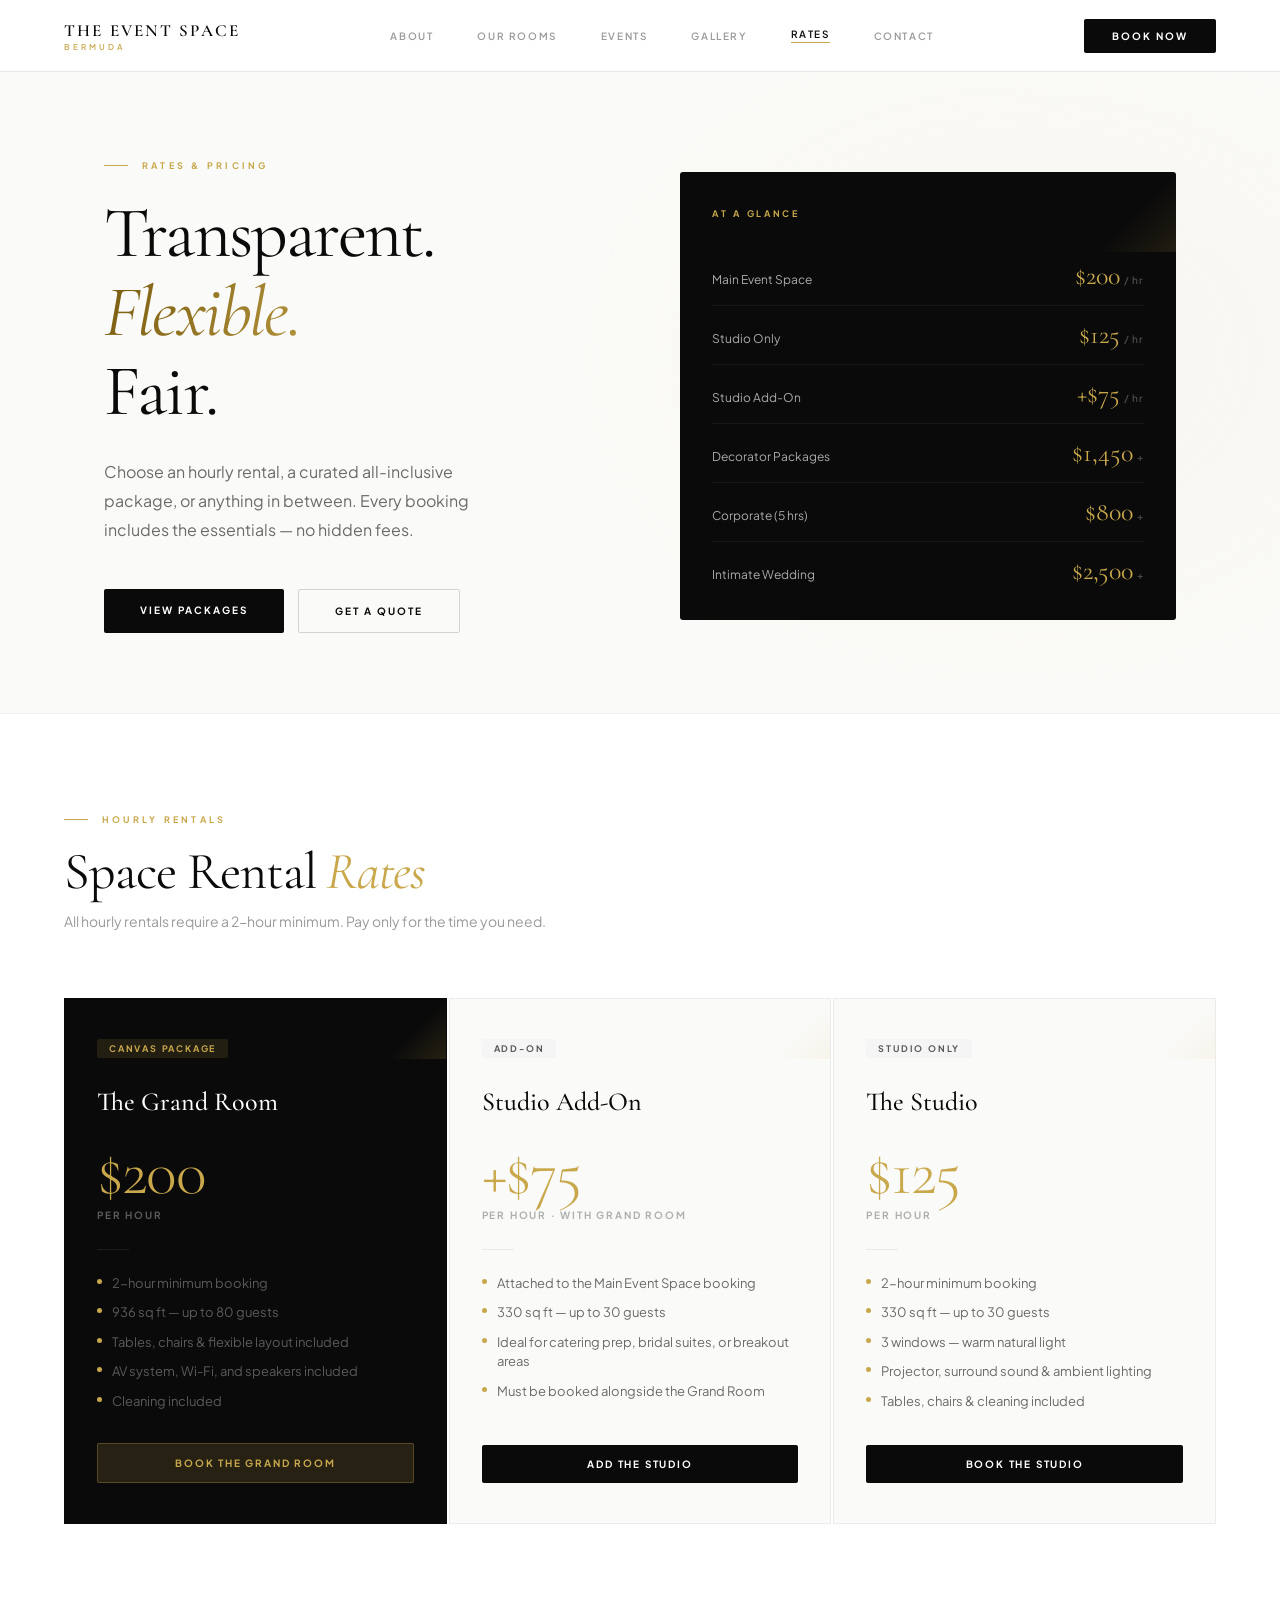
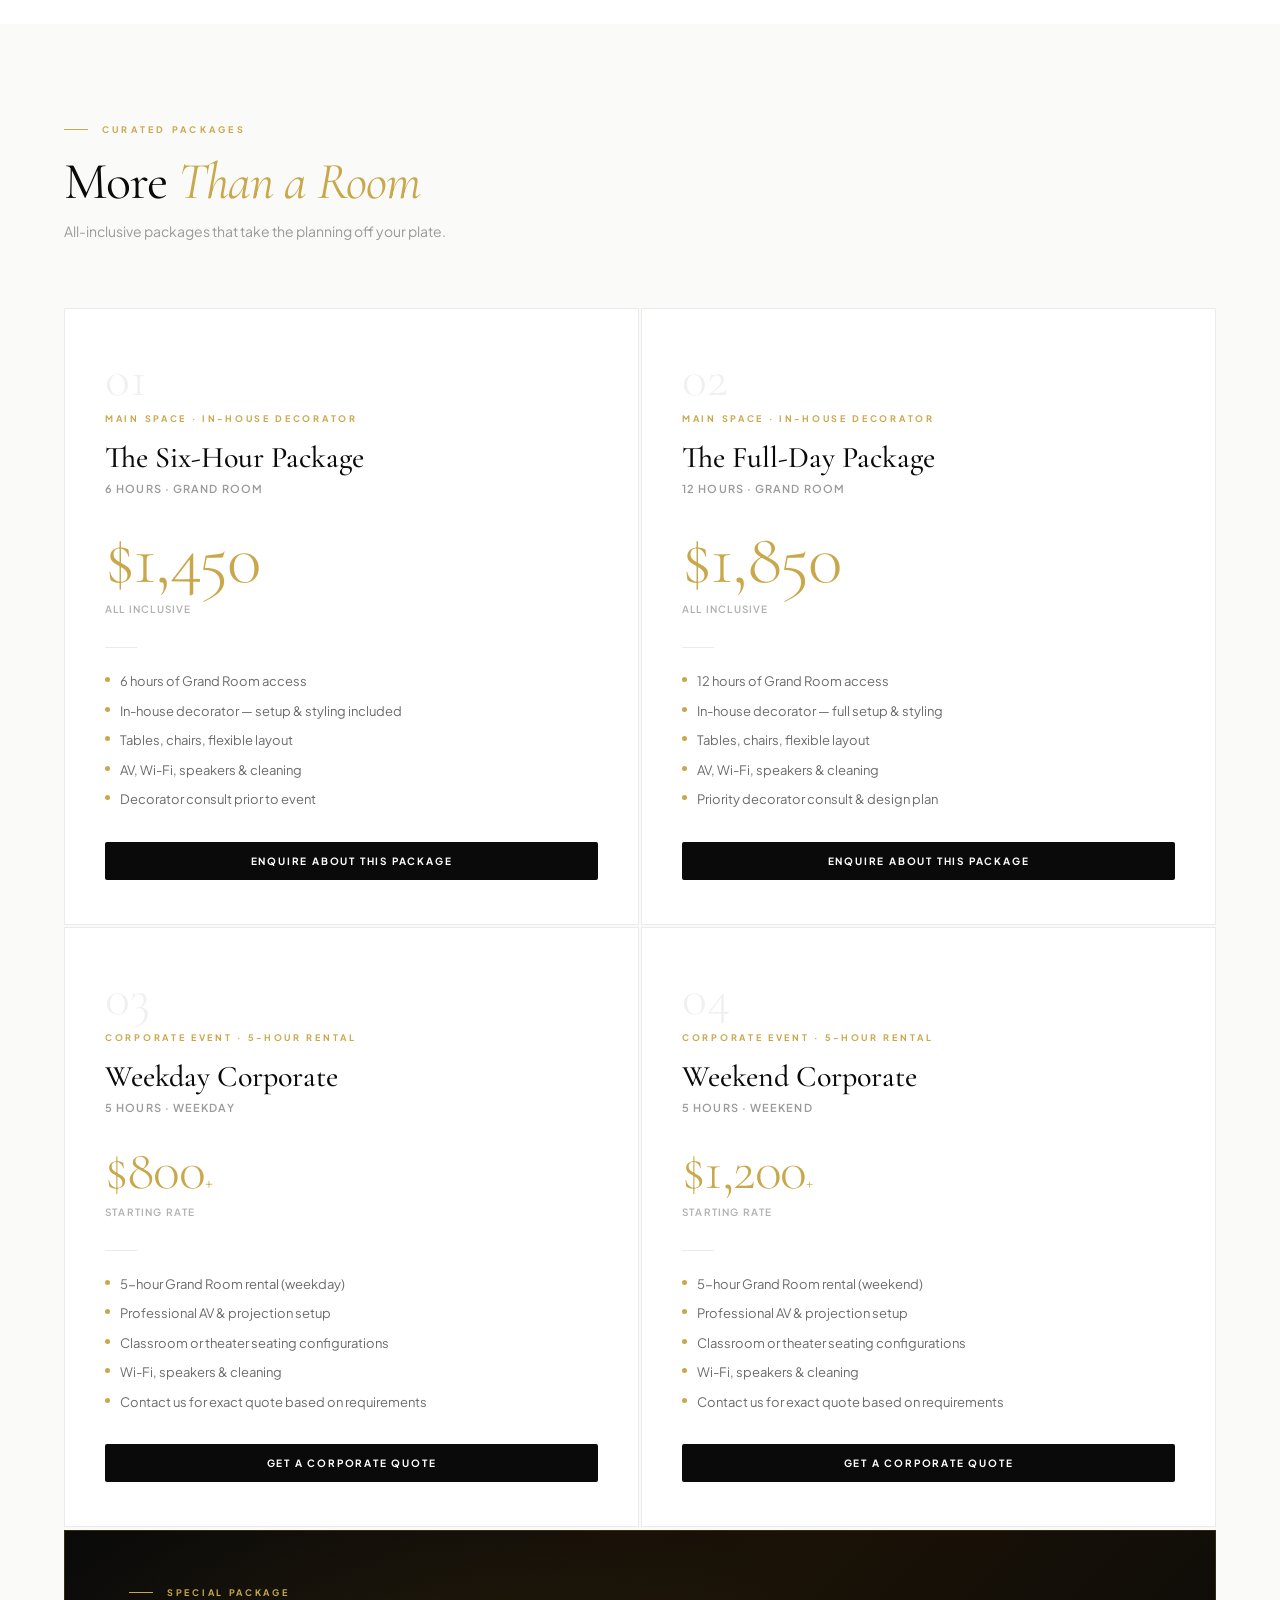
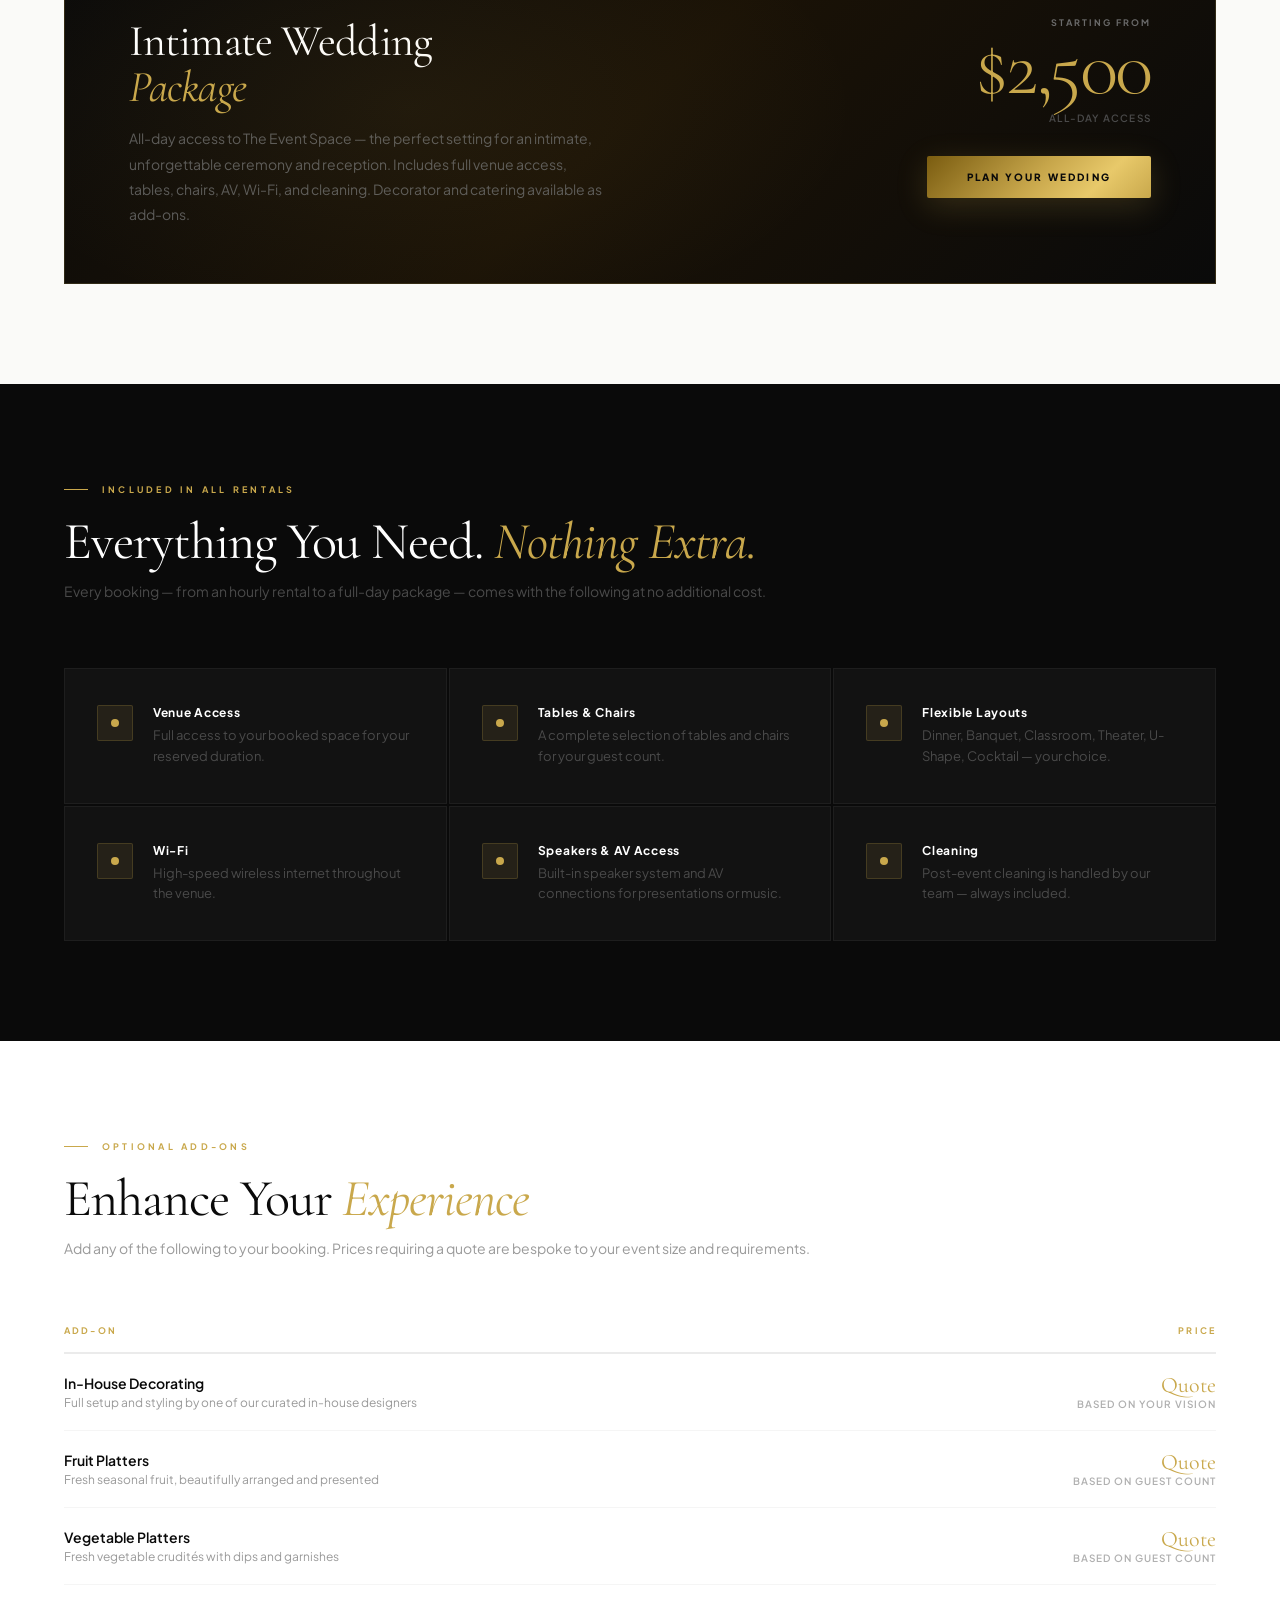
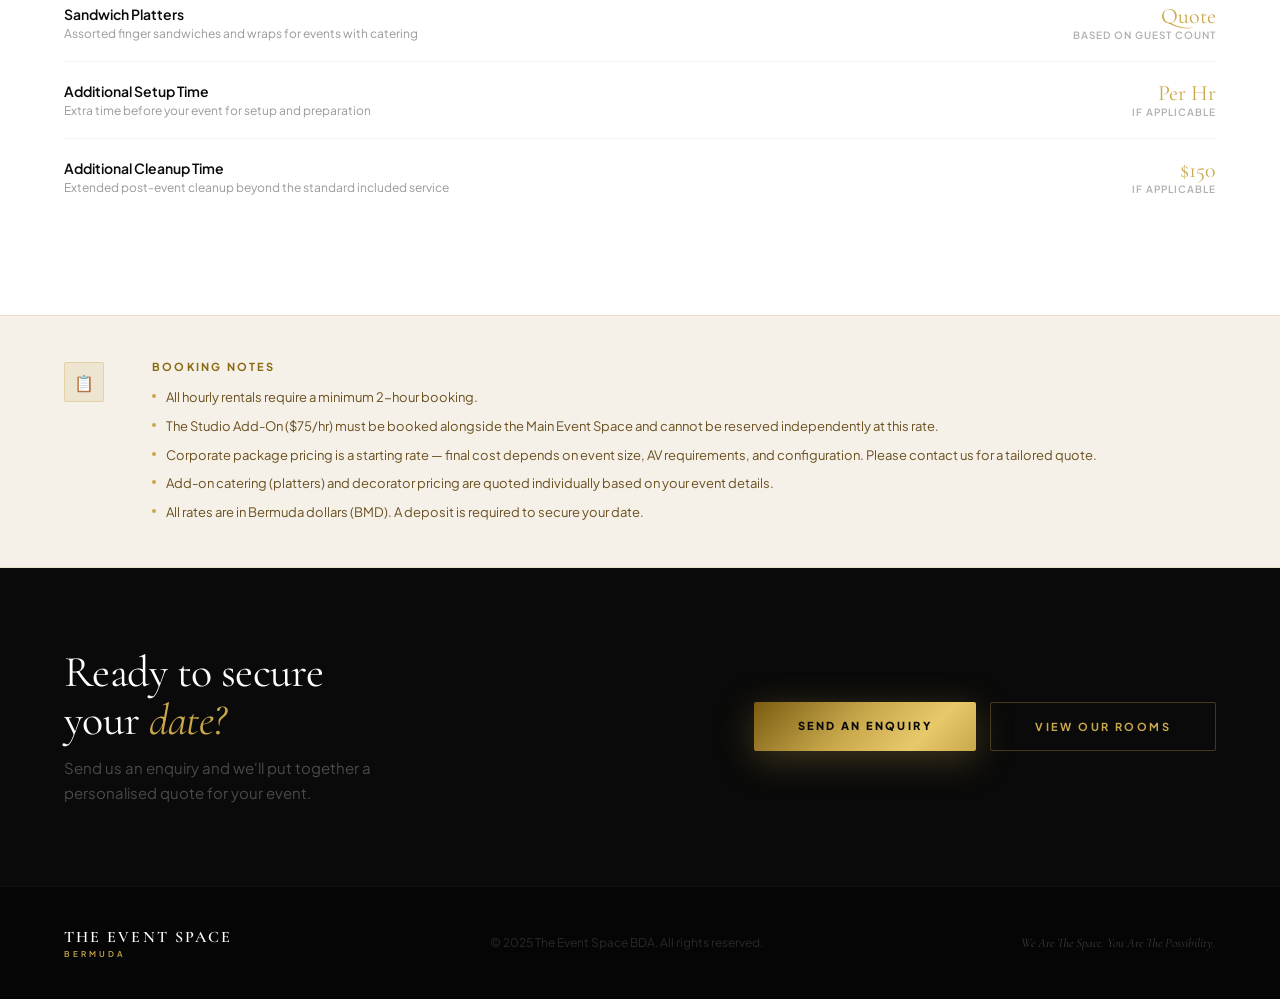
==== commit f2444782: "Fix At a Glance label text color for dark background readability" ====
--- a/rates/index.html
+++ b/rates/index.html
@@ -31,7 +31,7 @@
     .rates-hero__ref-title { font-size: 9px; font-weight: 700; letter-spacing: 0.3em; text-transform: uppercase; color: #C9A84C; margin-bottom: 28px; }
     .ref-row { display: flex; align-items: baseline; justify-content: space-between; padding: 16px 0; border-bottom: 1px solid rgba(255,255,255,0.06); gap: 16px; }
     .ref-row:last-child { border-bottom: none; padding-bottom: 0; }
-    .ref-row__label { font-size: 12px; color: #6A6A6A; flex: 1; }
+    .ref-row__label { font-size: 12px; color: #AAAAAA; flex: 1; }
     .ref-row__price { font-family: 'Cormorant Garamond', serif; font-size: 26px; font-weight: 400; color: #C9A84C; line-height: 1; white-space: nowrap; }
     .ref-row__price span { font-family: 'Plus Jakarta Sans', sans-serif; font-size: 10px; font-weight: 600; color: #4A4A4A; letter-spacing: 0.08em; margin-left: 4px; }
 
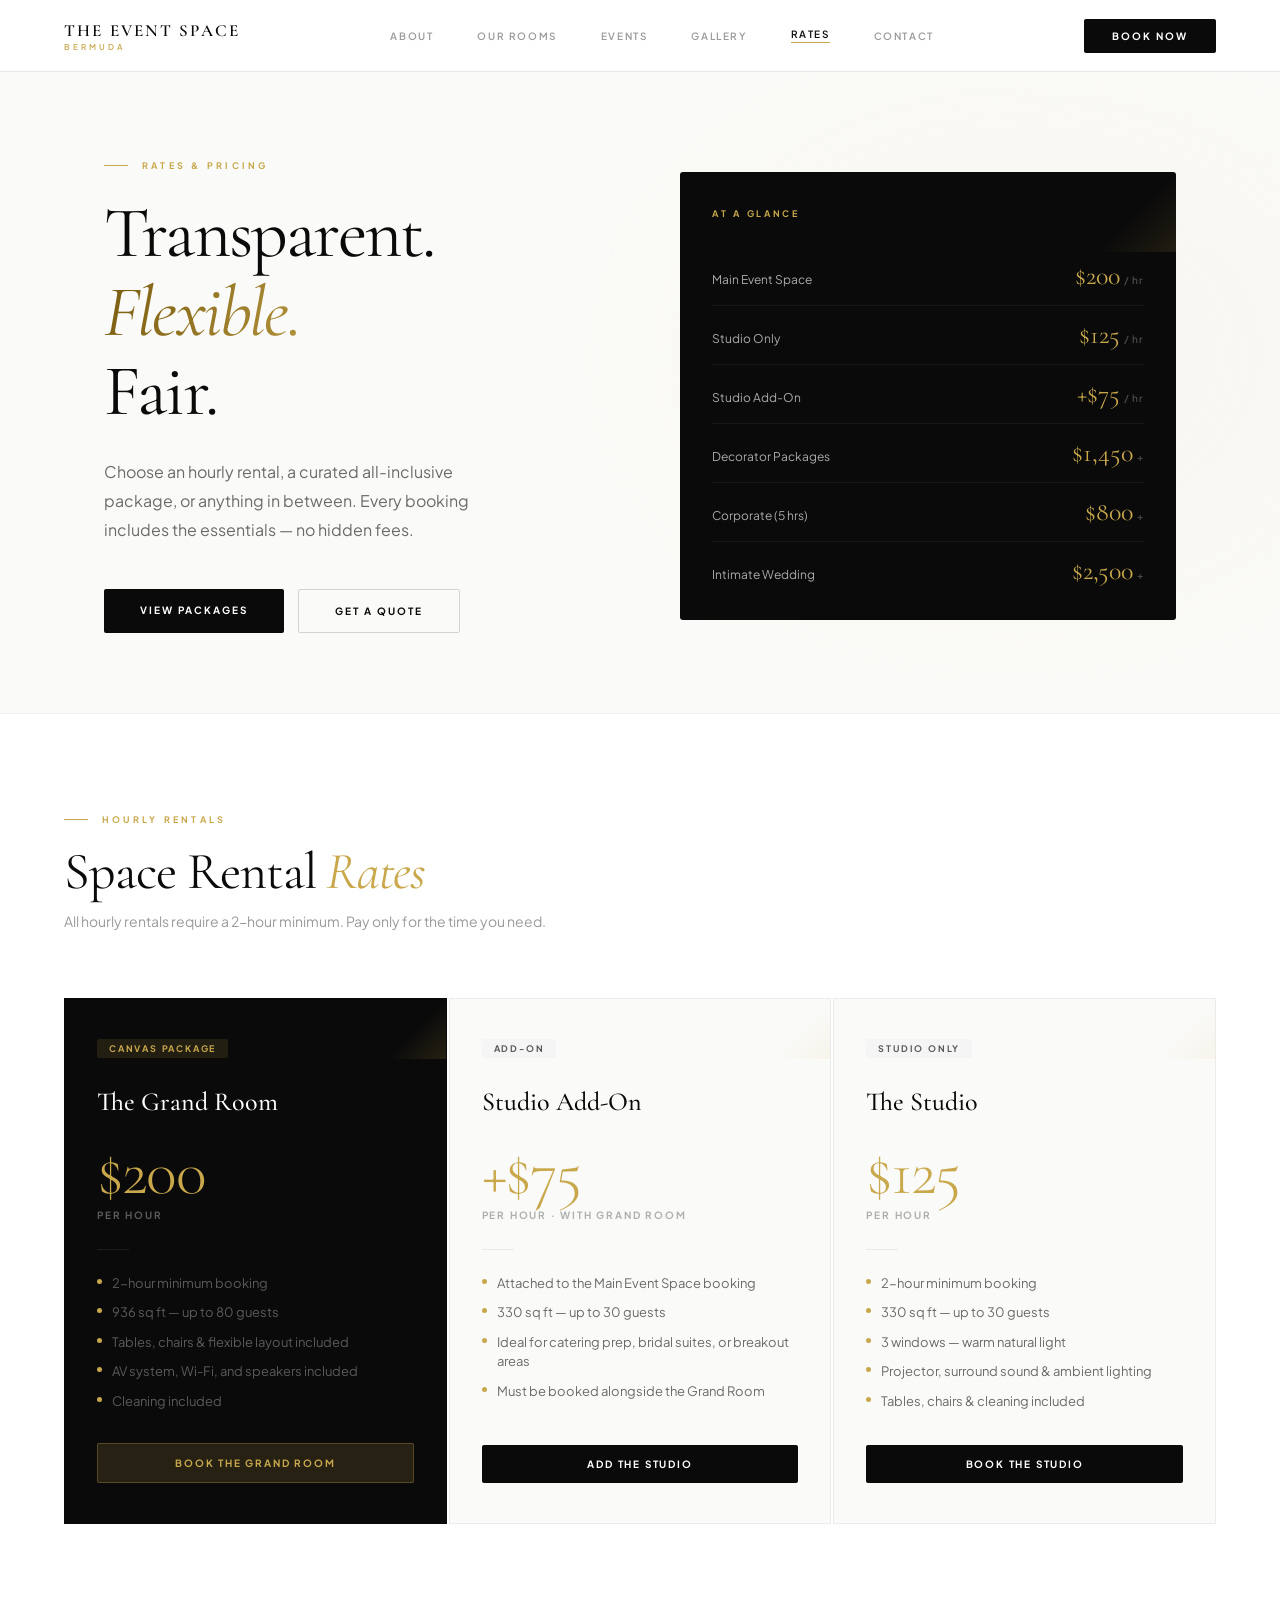
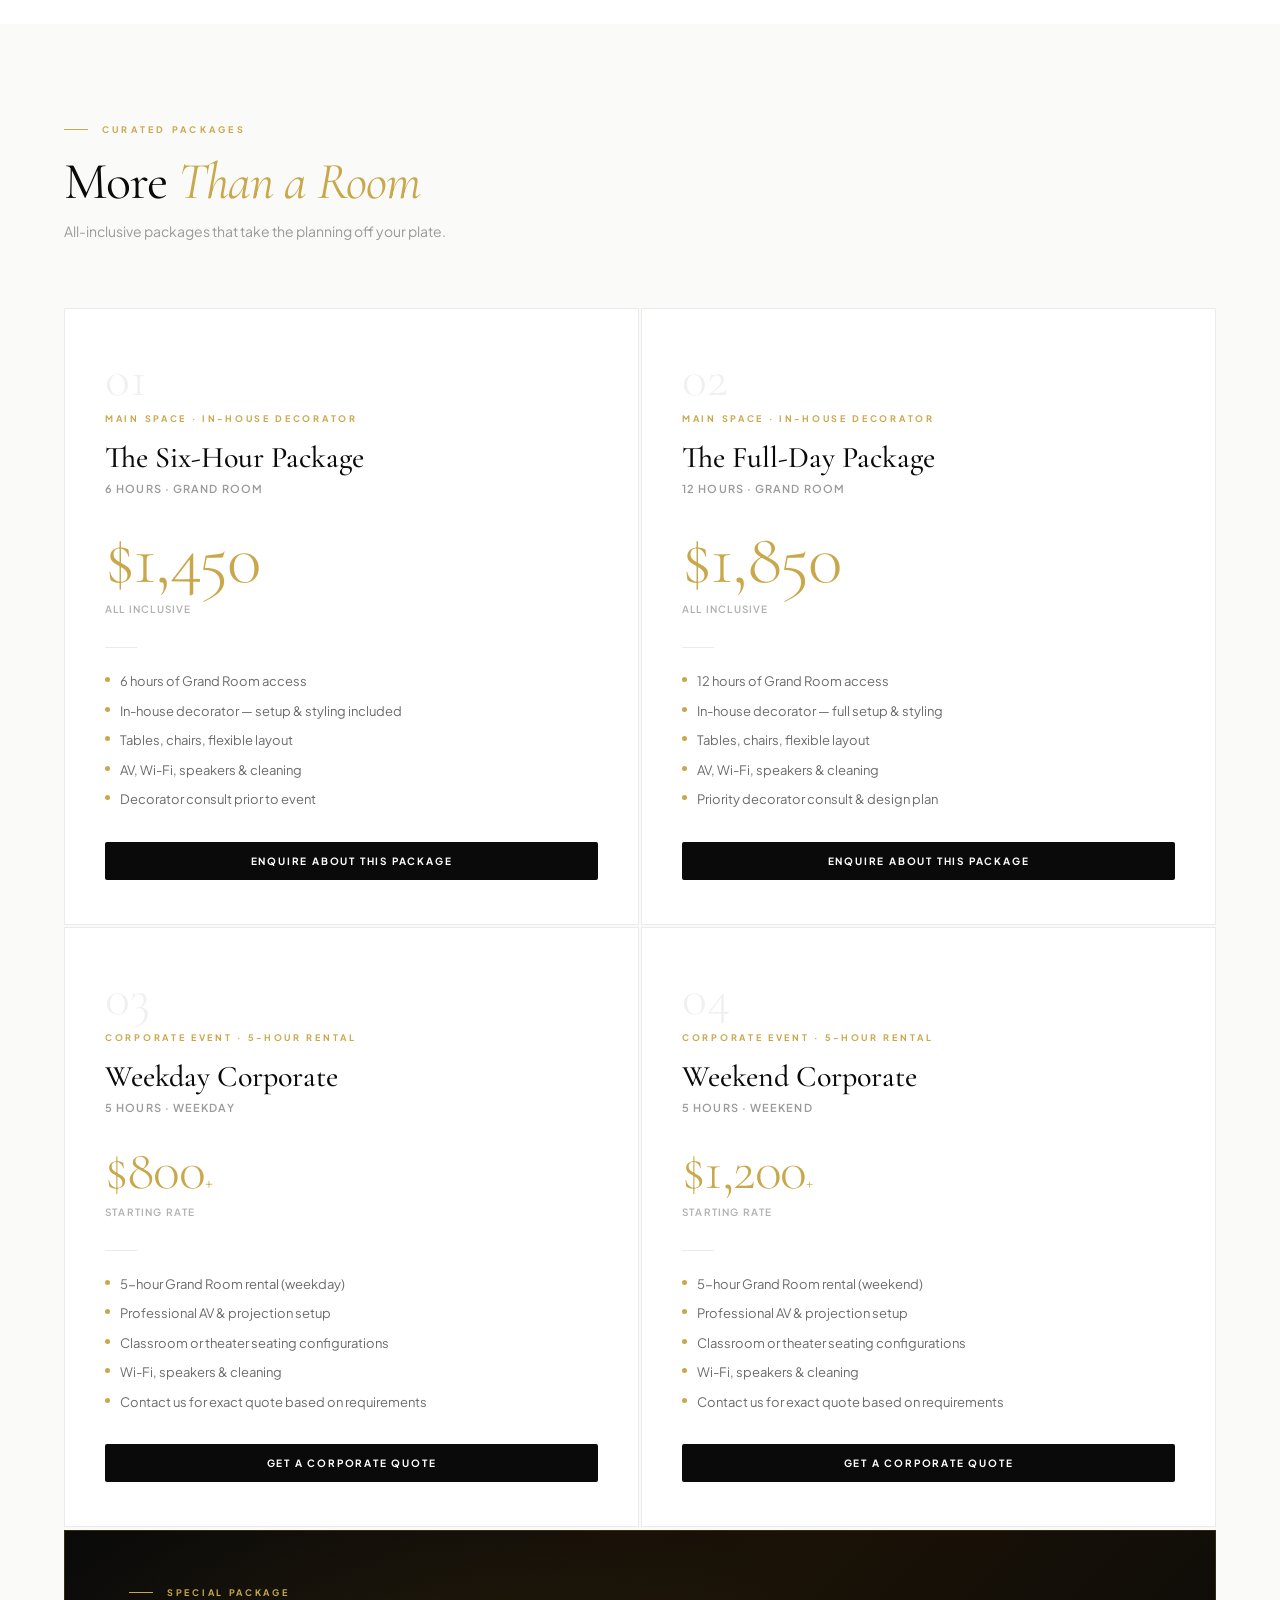
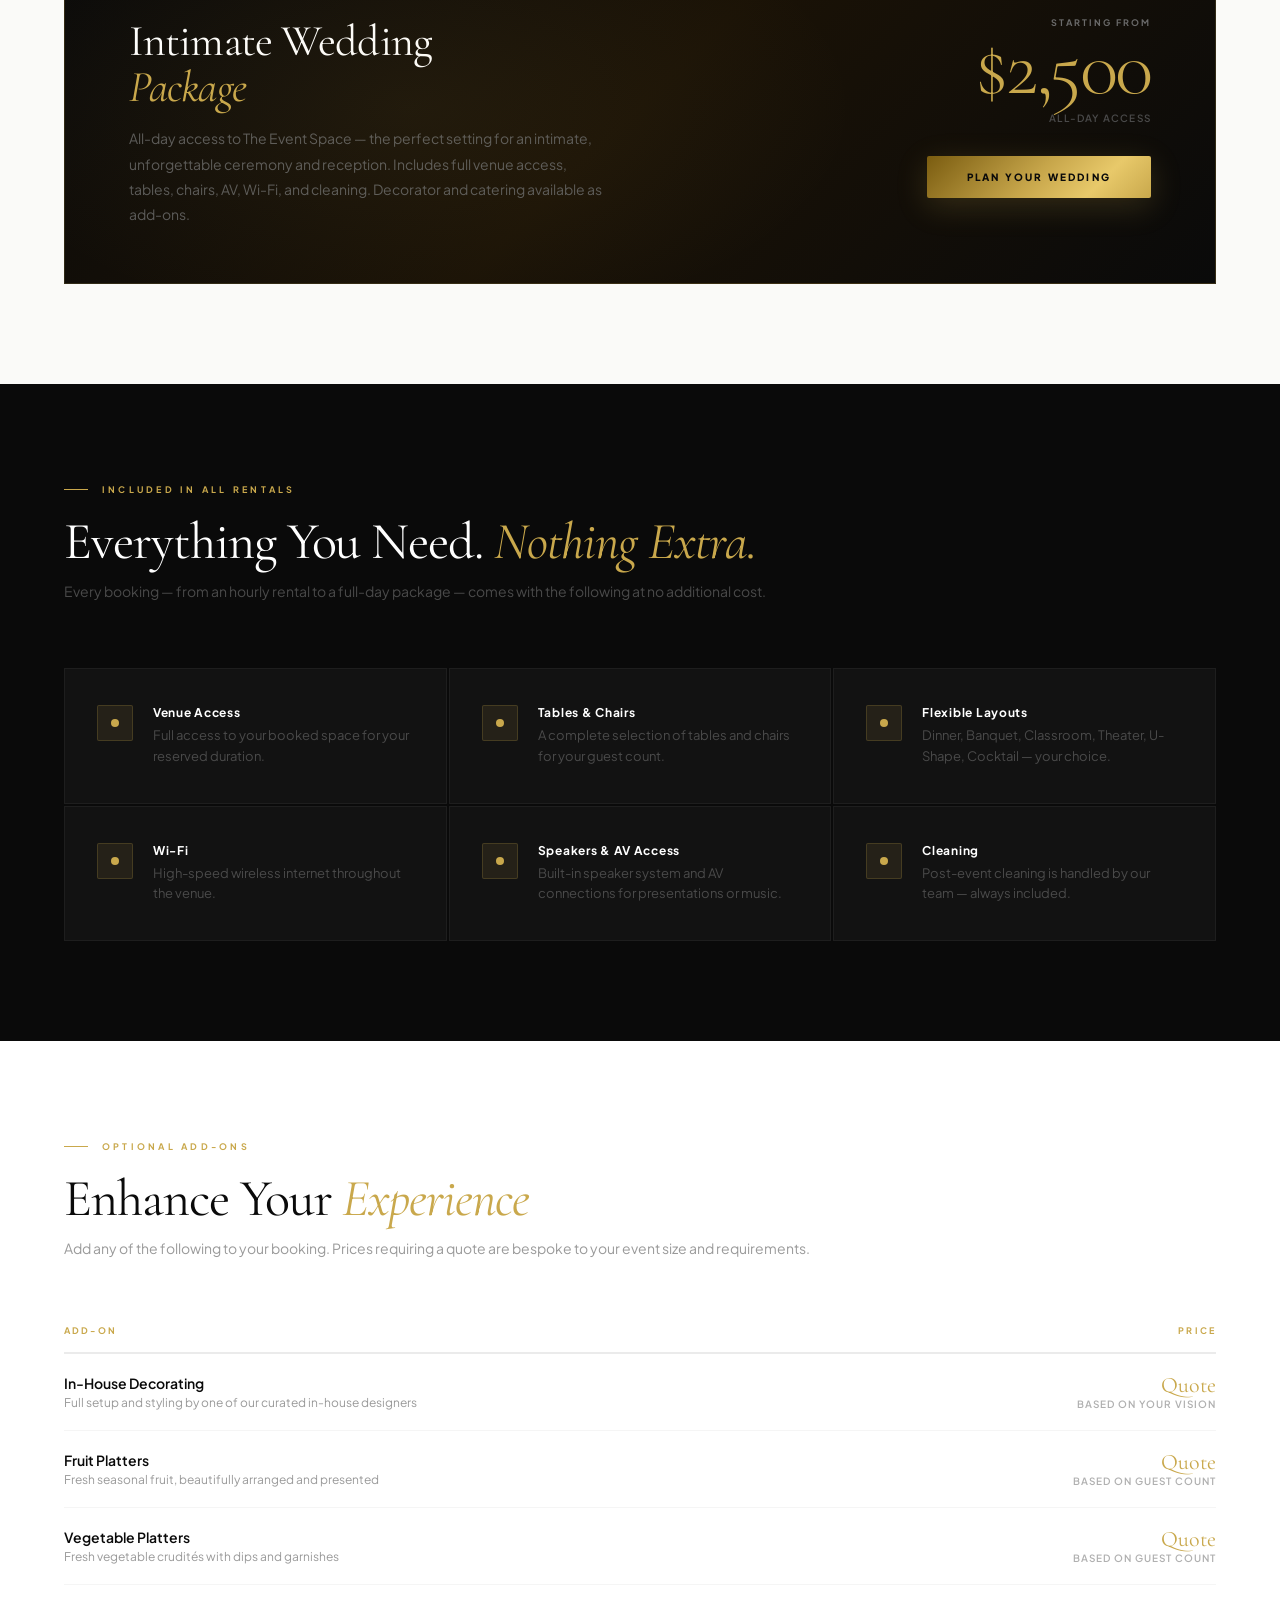
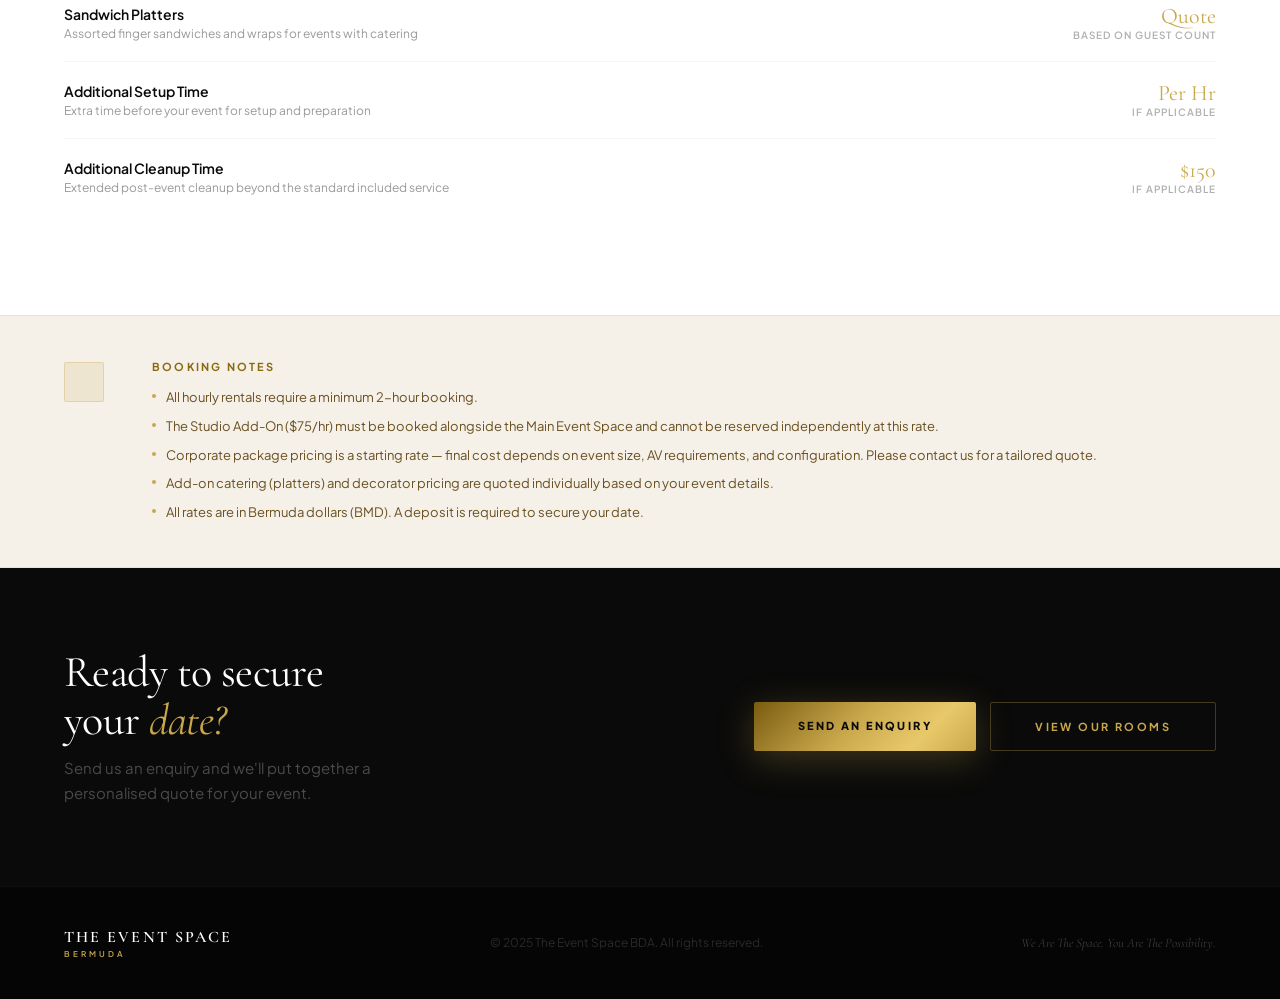
==== commit 4cac2875: "Remove emoji from Booking Notes section" ====
--- a/rates/index.html
+++ b/rates/index.html
@@ -603,7 +603,7 @@
   <!-- ── NOTES ── -->
   <div class="notes-band">
     <div class="notes-band__inner">
-      <div class="notes-band__icon">📋</div>
+      <div class="notes-band__icon"></div>
       <div>
         <div class="notes-band__title">Booking Notes</div>
         <div class="notes-band__list">
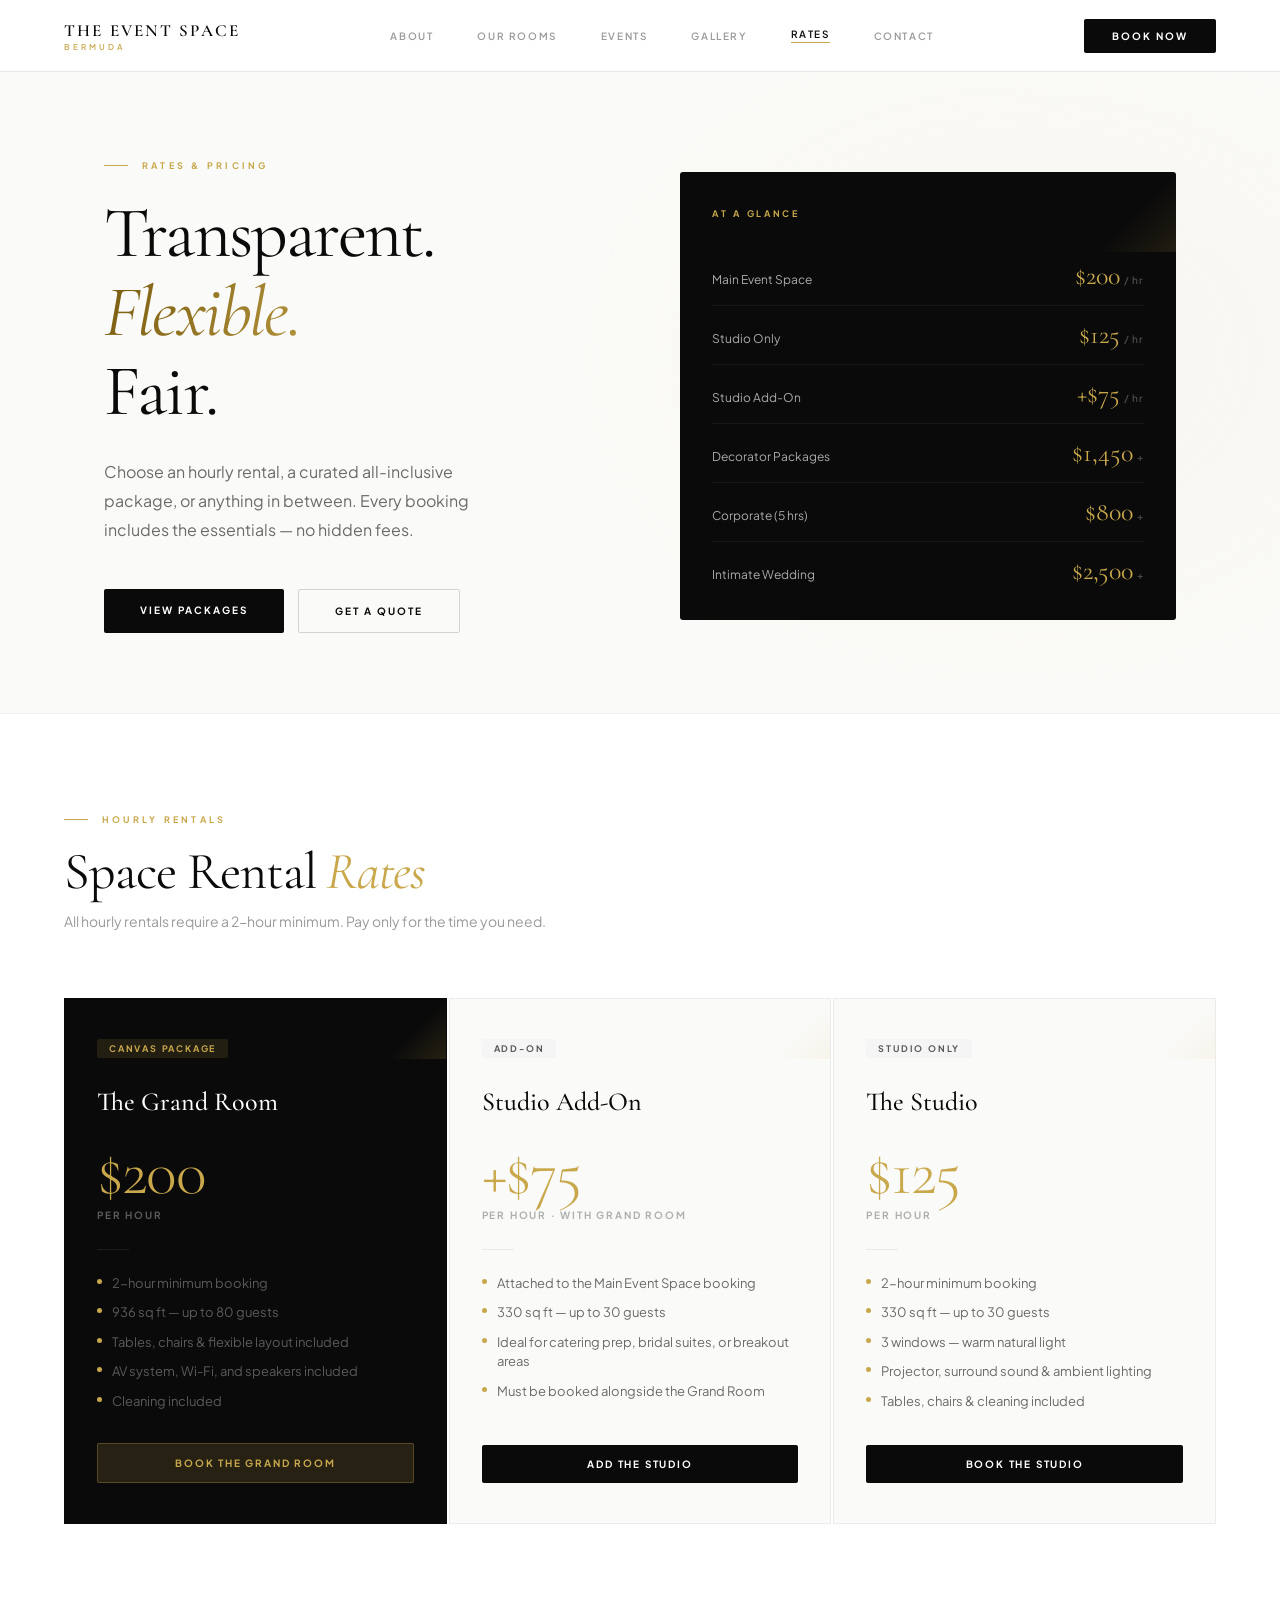
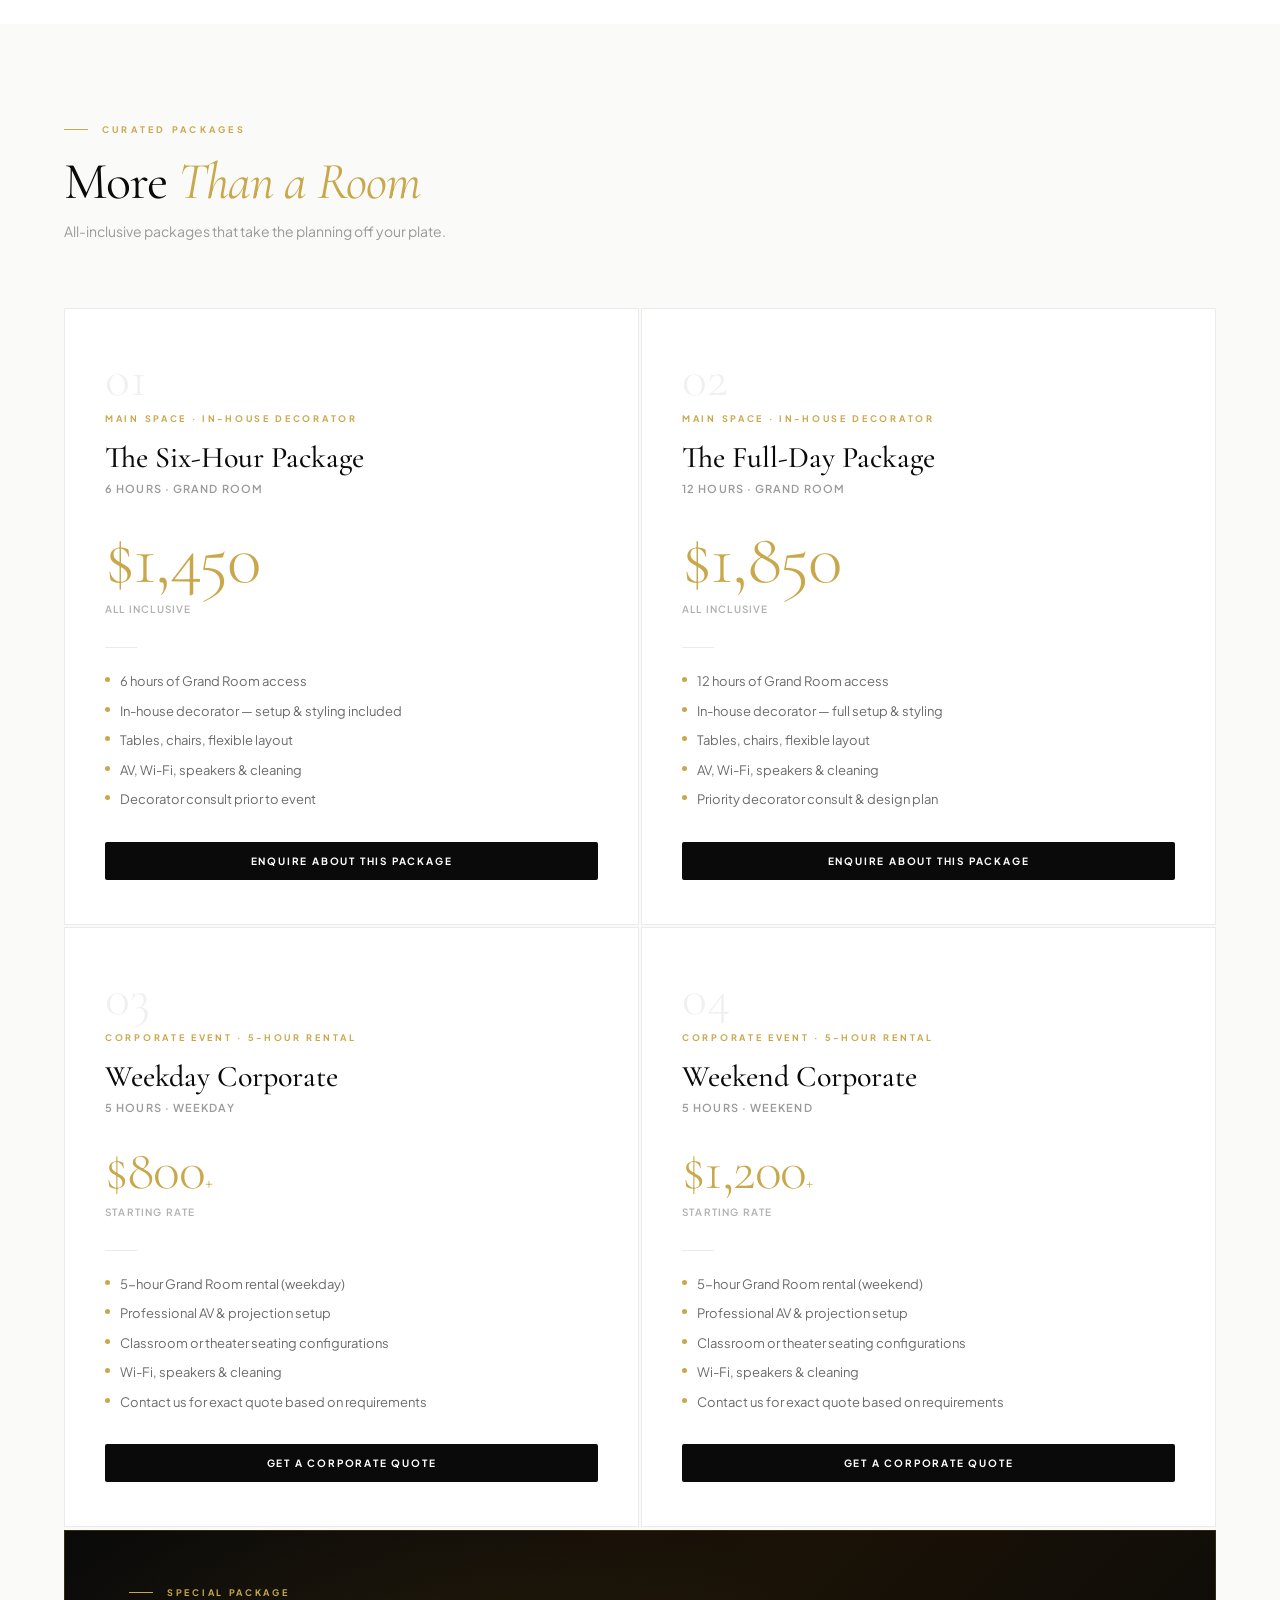
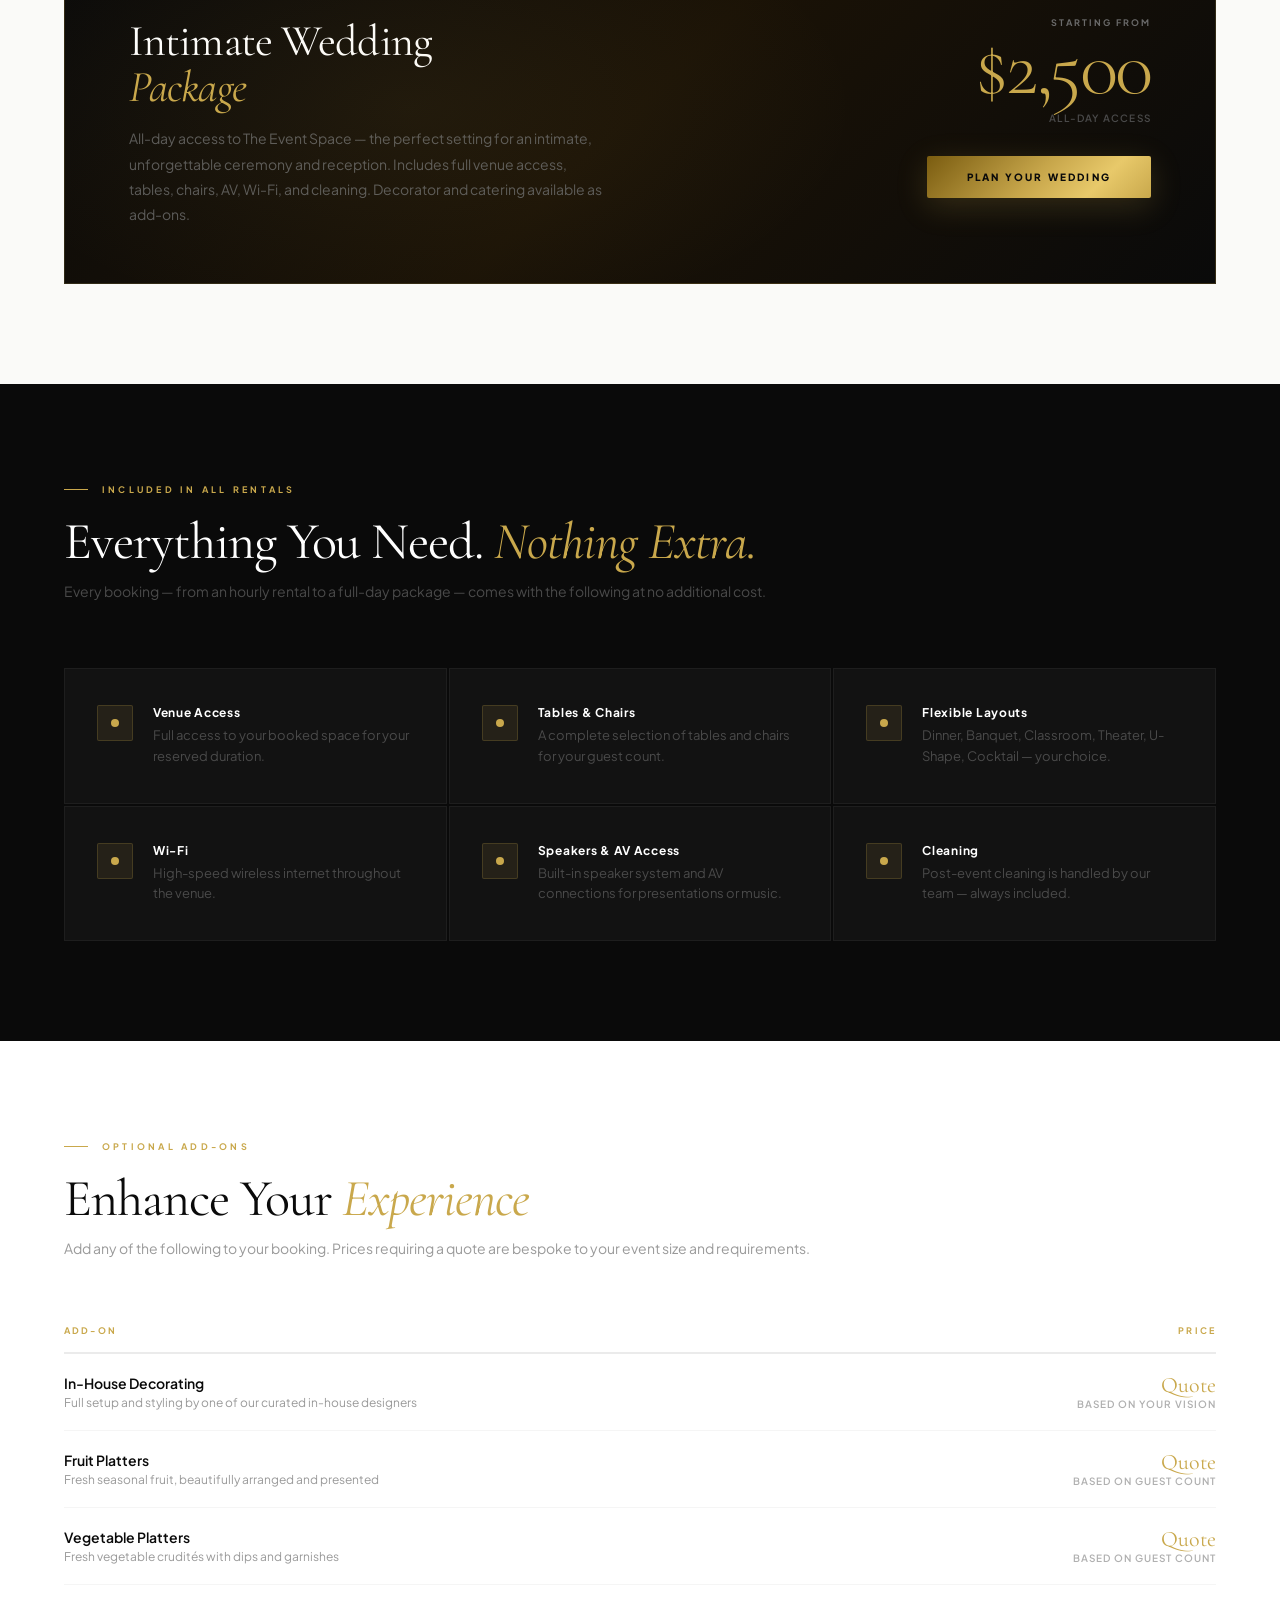
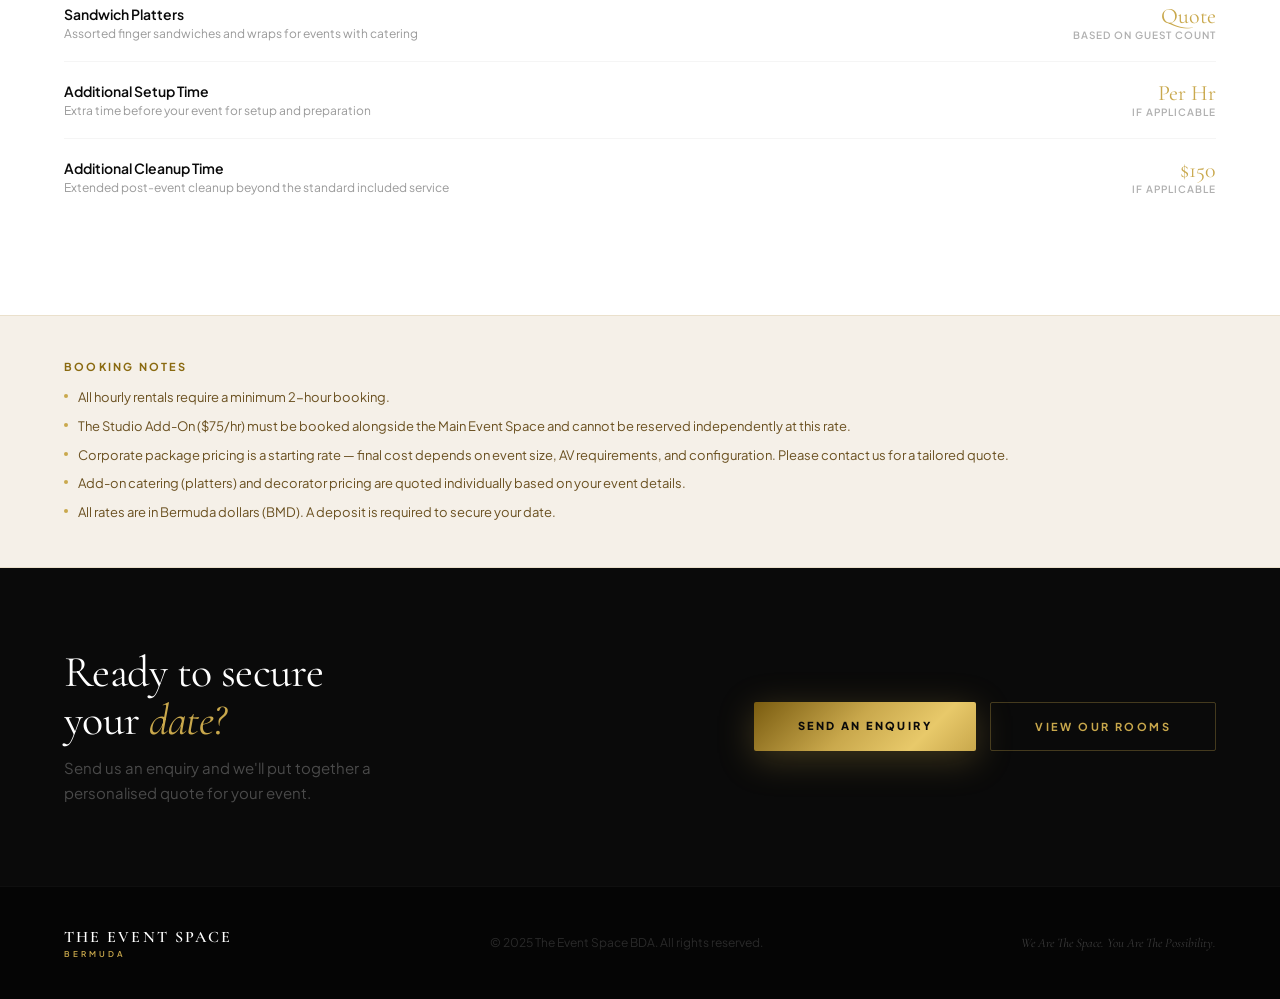
==== commit e6a8e36a: "Remove icon box from Booking Notes section" ====
--- a/rates/index.html
+++ b/rates/index.html
@@ -135,7 +135,7 @@
 
     /* ── Notes banner ── */
     .notes-band { background: #F5F0E8; border-top: 1px solid #EAE0CC; border-bottom: 1px solid #EAE0CC; padding: 44px 64px; }
-    .notes-band__inner { max-width: 1200px; margin: 0 auto; display: grid; grid-template-columns: auto 1fr; gap: 48px; align-items: start; }
+    .notes-band__inner { max-width: 1200px; margin: 0 auto; }
     .notes-band__icon { width: 40px; height: 40px; background: rgba(201,168,76,0.15); border: 1px solid rgba(201,168,76,0.3); border-radius: 2px; display: flex; align-items: center; justify-content: center; font-size: 16px; flex-shrink: 0; margin-top: 2px; }
     .notes-band__title { font-size: 11px; font-weight: 700; letter-spacing: 0.2em; text-transform: uppercase; color: #8A6A10; margin-bottom: 14px; }
     .notes-band__list { display: flex; flex-direction: column; gap: 8px; }
@@ -603,7 +603,6 @@
   <!-- ── NOTES ── -->
   <div class="notes-band">
     <div class="notes-band__inner">
-      <div class="notes-band__icon"></div>
       <div>
         <div class="notes-band__title">Booking Notes</div>
         <div class="notes-band__list">
